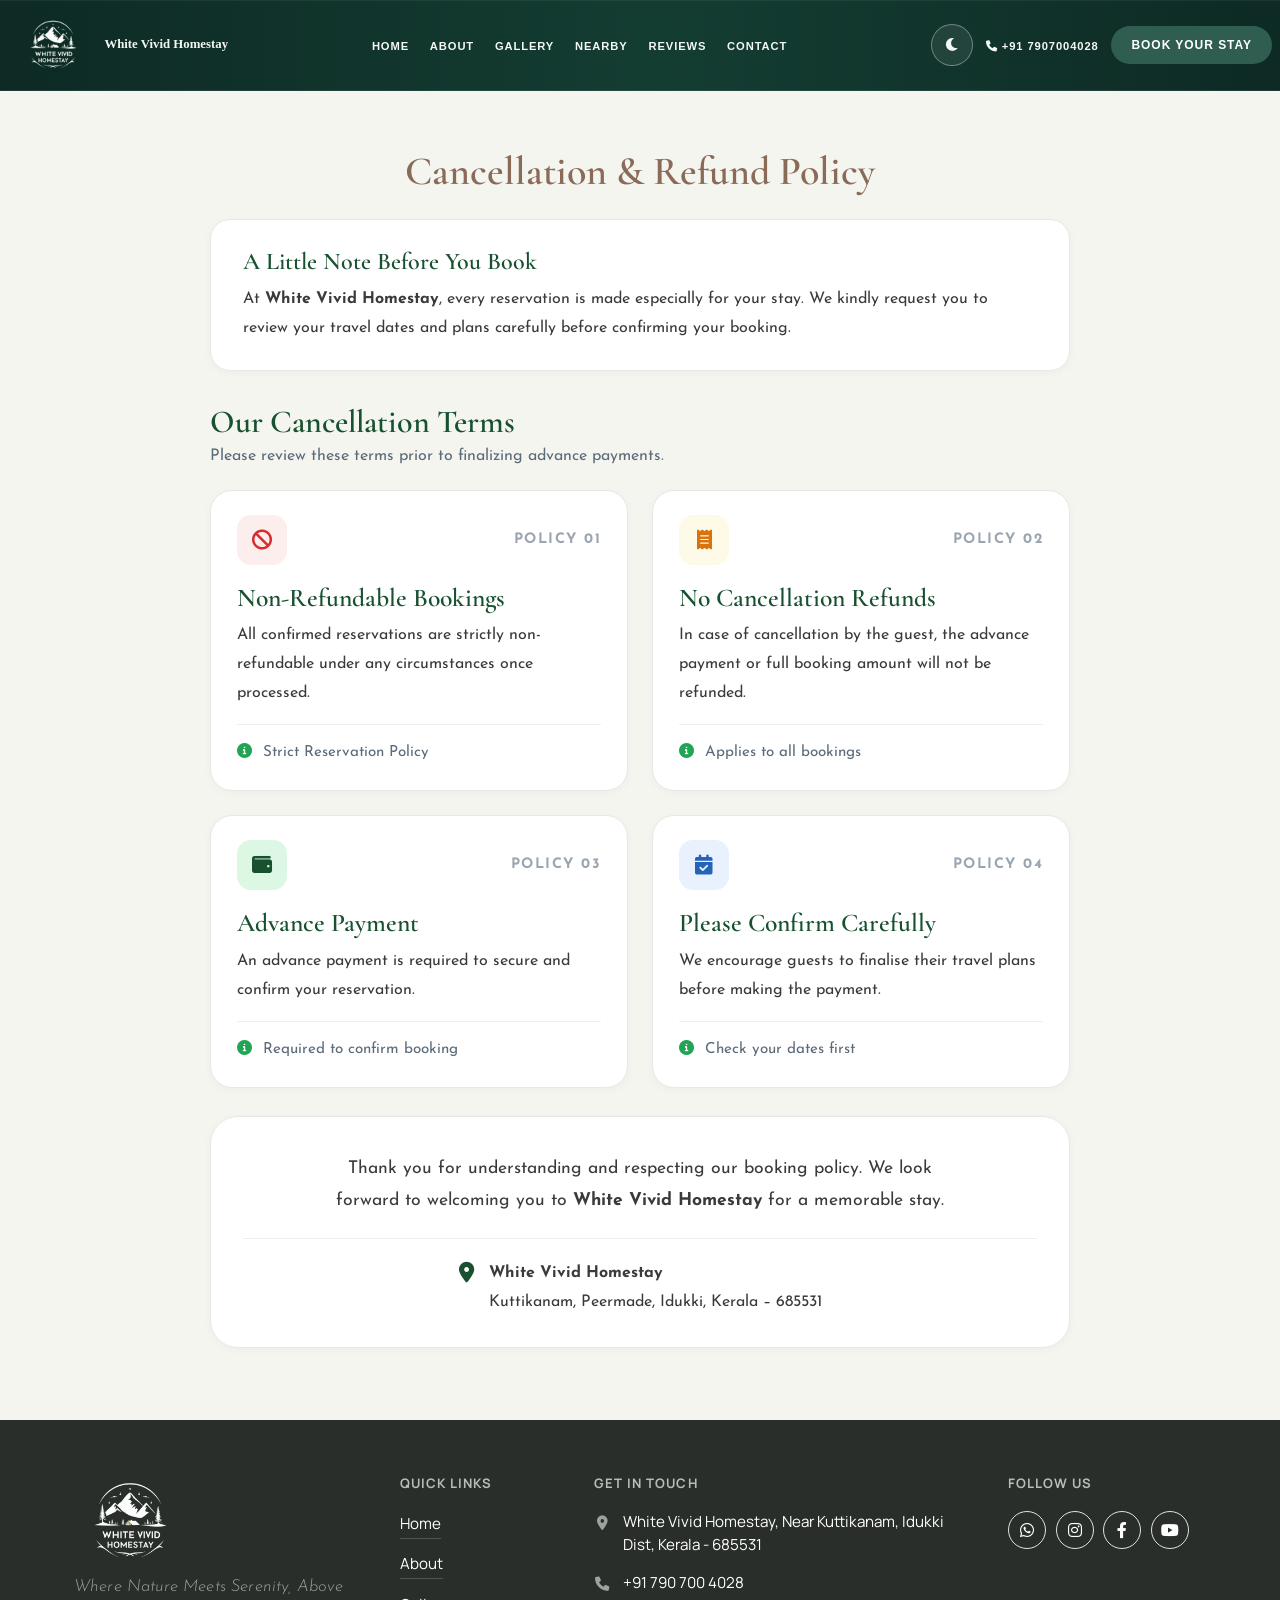
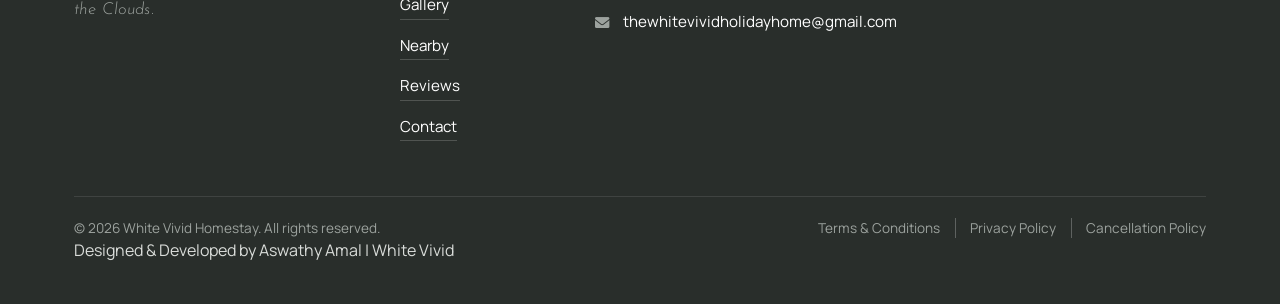
==== cancellation.html @ 5139a5ea "Add files via upload" ====
<!DOCTYPE html>
<html lang="en">
<head>
  <meta charset="UTF-8" />
  <meta name="viewport" content="width=device-width, initial-scale=1.0" />
  <title>Cancellation &amp; Refund Policy - WHITE VIVID HOMESTAY</title>
  <meta name="description" content="Cancellation and refund policy for bookings at White Vivid Homestay, Kuttikanam, Idukki, Kerala." />
  <link rel="preconnect" href="https://fonts.googleapis.com" />
  <link rel="preconnect" href="https://fonts.gstatic.com" crossorigin />
  <link href="https://fonts.googleapis.com/css2?family=Caveat:wght@400;500&family=Cormorant+Garamond:ital,wght@0,400;0,500;0,600;1,400;1,500&family=Josefin+Sans:wght@300;400&display=swap" rel="stylesheet" />
  <link href="https://cdn.jsdelivr.net/npm/bootstrap@5.3.0/dist/css/bootstrap.min.css" rel="stylesheet" />
  <link rel="stylesheet" href="https://cdnjs.cloudflare.com/ajax/libs/font-awesome/6.0.0/css/all.min.css" />
  <link rel="stylesheet" href="static/css/style.css" />
  <style>
    .terms-page {
      background: #f5f5f0;
      padding: 56px 16px 72px;
    }

    .terms-content {
      max-width: 860px;
      margin: 0 auto;
      color: #3a3a3a;
      font-family: 'Josefin Sans', sans-serif;
      line-height: 1.8;
    }

    .terms-content h1 {
      font-family: 'Cormorant Garamond', serif;
      font-weight: 600;
      color: #8a6b58;
      text-align: center;
      margin-bottom: 1.5rem;
    }

    .terms-card {
      background: #fff;
      border: 1px solid #e6e9e6;
      border-radius: 20px;
      padding: 28px 32px;
      margin-bottom: 24px;
      box-shadow: 0 2px 10px rgba(0, 0, 0, 0.03);
    }

    .terms-card-head {
      display: flex;
      align-items: center;
      gap: 16px;
      margin-bottom: 20px;
    }

    .terms-content .terms-card h3 {
      font-family: 'Cormorant Garamond', serif;
      font-weight: 600;
      font-size: 1.5rem;
      margin: 0;
      color: #17512f;
    }

    .terms-card-head i {
      flex: 0 0 auto;
      width: 38px;
      height: 38px;
      border-radius: 8px;
      background: #17512f;
      color: #fff;
      display: flex;
      align-items: center;
      justify-content: center;
    }

    .terms-card p:last-child {
      margin-bottom: 0;
    }

    .terms-note {
      display: flex;
      align-items: flex-start;
      gap: 24px;
    }

    .terms-note h3 {
      margin-bottom: 8px !important;
    }

    .terms-note-icon {
      flex: 0 0 auto;
      width: 52px;
      height: 52px;
      border-radius: 14px;
      background: #dcf8e4;
      color: #17512f;
      font-size: 1.5rem;
      display: flex;
      align-items: center;
      justify-content: center;
    }

    body.dark-theme .terms-note-icon {
      background: #1f1a0c;
      color: #d6b56a;
    }

    body.dark-theme .terms-note strong {
      color: #fff;
    }

    .policy-title {
      font-family: 'Cormorant Garamond', serif;
      font-weight: 600;
      color: #17512f;
      margin: 2rem 0 0;
    }

    .policy-sub {
      color: #5b6b7a;
      margin-bottom: 1.2rem;
    }

    .policy-grid {
      display: grid;
      grid-template-columns: 1fr 1fr;
      gap: 24px;
    }

    .policy-card {
      background: #fff;
      border: 1px solid #e6e9e6;
      border-radius: 22px;
      padding: 24px 26px;
      box-shadow: 0 2px 10px rgba(0, 0, 0, 0.03);
    }

    .policy-top {
      display: flex;
      justify-content: space-between;
      align-items: center;
      margin-bottom: 18px;
    }

    .policy-icon {
      width: 50px;
      height: 50px;
      border-radius: 14px;
      font-size: 1.25rem;
      display: flex;
      align-items: center;
      justify-content: center;
    }

    .policy-icon.red { background: #fdeeee; color: #d92d2d; }
    .policy-icon.amber { background: #fefae8; color: #d9730d; }
    .policy-icon.green { background: #dcf8e4; color: #17512f; }
    .policy-icon.blue { background: #e8f1fd; color: #2563b8; }

    .policy-no {
      color: #9aa5b1;
      font-weight: 700;
      letter-spacing: 0.1em;
      font-size: 0.9rem;
    }

    .policy-card h3 {
      font-family: 'Cormorant Garamond', serif;
      font-weight: 600;
      font-size: 1.6rem;
      color: #17512f;
      margin: 0 0 8px;
    }

    .policy-card p {
      margin: 0 0 16px;
    }

    .policy-foot {
      border-top: 1px solid #edf0ee;
      padding-top: 14px;
      color: #5b6b7a;
      font-size: 0.95rem;
    }

    .policy-foot i {
      color: #22a455;
      margin-right: 6px;
    }

    @media (max-width: 700px) {
      .policy-grid { grid-template-columns: 1fr; }
    }

    body.dark-theme .policy-title,
    body.dark-theme .policy-card h3 {
      color: #d6b56a !important;
    }

    body.dark-theme .policy-sub,
    body.dark-theme .policy-foot {
      color: #bdbdbd;
    }

    body.dark-theme .policy-card {
      background: #0d0d0d;
      border-color: rgba(214, 181, 106, 0.25);
    }

    body.dark-theme .policy-icon {
      background: #1f1a0c;
      color: #d6b56a;
    }

    body.dark-theme .policy-foot {
      border-color: rgba(214, 181, 106, 0.2);
    }

    body.dark-theme .policy-foot i {
      color: #d6b56a;
    }

    .policy-thanks {
      background: #fff;
      border: 1px solid #e6e9e6;
      border-radius: 28px;
      padding: 36px 32px 30px;
      margin-top: 28px;
      text-align: center;
      box-shadow: 0 2px 10px rgba(0, 0, 0, 0.03);
    }

    .policy-thanks-icon {
      width: 60px;
      height: 60px;
      margin: 0 auto 18px;
      border-radius: 50%;
      background: #dcf8e4;
      color: #17512f;
      font-size: 1.5rem;
      display: flex;
      align-items: center;
      justify-content: center;
    }

    .policy-thanks h2 {
      font-family: 'Cormorant Garamond', serif;
      font-weight: 600;
      color: #17512f;
      margin-bottom: 12px;
    }

    .policy-thanks p {
      font-size: 1.1rem;
      margin: 0 auto 22px;
      max-width: 640px;
    }

    .policy-thanks-addr {
      display: flex;
      justify-content: center;
      align-items: flex-start;
      gap: 14px;
      text-align: left;
      border-top: 1px solid #edf0ee;
      padding-top: 20px;
    }

    .policy-thanks-addr i {
      color: #17512f;
      font-size: 1.3rem;
      margin-top: 4px;
    }

    body.dark-theme .policy-thanks {
      background: #0d0d0d;
      border-color: rgba(214, 181, 106, 0.25);
    }

    body.dark-theme .policy-thanks h2,
    body.dark-theme .policy-thanks-addr i {
      color: #d6b56a !important;
    }

    body.dark-theme .policy-thanks-icon {
      background: #1f1a0c;
      color: #d6b56a;
    }

    body.dark-theme .policy-thanks strong {
      color: #fff;
    }

    body.dark-theme .policy-thanks-addr {
      border-color: rgba(214, 181, 106, 0.2);
    }

    .terms-alert {
      display: flex;
      align-items: center;
      gap: 14px;
      padding: 16px 22px;
      margin-bottom: 18px;
      border-radius: 14px;
      border: 1px solid #f7e9a8;
      background: #fefae8;
      color: #7a3a05;
    }

    .terms-alert i {
      color: #d9730d;
      font-size: 1.3rem;
    }

    body.dark-theme .terms-alert {
      background: #1a1608;
      border-color: rgba(214, 181, 106, 0.4);
      color: #d6b56a;
    }

    .terms-list {
      list-style: none;
      margin: 0;
      padding: 0;
    }

    .terms-list li {
      position: relative;
      padding: 6px 0 6px 34px;
    }

    .terms-list li::before {
      content: "\f058";
      font-family: "Font Awesome 6 Free";
      font-weight: 900;
      position: absolute;
      left: 6px;
      top: 6px;
      color: #22a455;
    }

    .terms-thanks {
      text-align: center;
      margin-top: 2rem;
    }

    @media (max-width: 600px) {
      .terms-card { padding: 22px 18px; }
    }

    body.dark-theme .terms-page {
      background: #000 !important;
    }

    body.dark-theme .terms-content {
      color: #e8e8e8;
    }

    body.dark-theme .terms-card {
      background: #0d0d0d;
      border-color: rgba(214, 181, 106, 0.25);
    }

    body.dark-theme .terms-card-head i {
      background: #d6b56a;
      color: #000;
    }

    body.dark-theme .terms-content h1,
    body.dark-theme .terms-content .terms-card h3 {
      color: #d6b56a !important;
    }
  </style>
</head>
<body>

<!-- Top Info Bar -->
<div class="topbar">
  <div class="container-fluid px-2">
    <div class="topbar-inner">
      <div class="topbar-brand-block">
        <a href="index.html" class="topbar-brand">
          <img src="static/images/White_Vivid_logo.png" alt="White Vivid Homestay Logo" />
          <span>White Vivid Homestay</span>
        </a>
      </div>

      <ul class="topbar-nav-menu" id="mainNavLinks">
        <li><a href="index.html">HOME</a></li>
        <li><a href="index.html#About">ABOUT</a></li>
        <li><a href="gallery.html">GALLERY</a></li>
        <li><a href="index.html#destinations">NEARBY</a></li>
        <li><a href="index.html#reviews">REVIEWS</a></li>
        <li><a href="#footer">CONTACT</a></li>
      </ul>

      <div class="topbar-right">
        <button id="themeToggle" class="theme-toggle-btn" type="button" aria-label="Switch to dark mode" title="Switch to dark mode">
          <i class="fas fa-moon" aria-hidden="true"></i>
        </button>
        <div class="dropdown phone-dropdown">
          <button class="topbar-phone dropdown-toggle" type="button" data-bs-toggle="dropdown" aria-expanded="false">
            <i class="fas fa-phone"></i> +91 7907004028
          </button>
          <ul class="dropdown-menu phone-dropdown-menu">
            <li>
              <a class="dropdown-item phone-option" href="tel:+917907004028">
                <i class="fas fa-phone"></i> Call Now
              </a>
            </li>
            <li>
              <a class="dropdown-item phone-option" href="https://wa.me/917907004028" target="_blank" rel="noopener noreferrer">
                <i class="fab fa-whatsapp"></i> WhatsApp
              </a>
            </li>
          </ul>
        </div>
        <a class="btn-book-stay" href="index.html#Contact">BOOK YOUR STAY</a>
      </div>
    </div>
  </div>
</div>

<main class="terms-page">
  <div class="terms-content">
    <h1>Cancellation &amp; Refund Policy</h1>

    <div class="terms-card terms-note">
      <div>
        <h3>A Little Note Before You Book</h3>
        <p>At <strong>White Vivid Homestay</strong>, every reservation is made especially for your stay. We kindly request you to review your travel dates and plans carefully before confirming your booking.</p>
      </div>
    </div>

    <h2 class="policy-title">Our Cancellation Terms</h2>
    <p class="policy-sub">Please review these terms prior to finalizing advance payments.</p>

    <div class="policy-grid">
      <div class="policy-card">
        <div class="policy-top">
          <span class="policy-icon red"><i class="fa-solid fa-ban" aria-hidden="true"></i></span>
          <span class="policy-no">POLICY 01</span>
        </div>
        <h3>Non-Refundable Bookings</h3>
        <p>All confirmed reservations are strictly non-refundable under any circumstances once processed.</p>
        <div class="policy-foot"><i class="fa-solid fa-circle-info" aria-hidden="true"></i> Strict Reservation Policy</div>
      </div>

      <div class="policy-card">
        <div class="policy-top">
          <span class="policy-icon amber"><i class="fa-solid fa-receipt" aria-hidden="true"></i></span>
          <span class="policy-no">POLICY 02</span>
        </div>
        <h3>No Cancellation Refunds</h3>
        <p>In case of cancellation by the guest, the advance payment or full booking amount will not be refunded.</p>
        <div class="policy-foot"><i class="fa-solid fa-circle-info" aria-hidden="true"></i> Applies to all bookings</div>
      </div>

      <div class="policy-card">
        <div class="policy-top">
          <span class="policy-icon green"><i class="fa-solid fa-wallet" aria-hidden="true"></i></span>
          <span class="policy-no">POLICY 03</span>
        </div>
        <h3>Advance Payment</h3>
        <p>An advance payment is required to secure and confirm your reservation.</p>
        <div class="policy-foot"><i class="fa-solid fa-circle-info" aria-hidden="true"></i> Required to confirm booking</div>
      </div>

      <div class="policy-card">
        <div class="policy-top">
          <span class="policy-icon blue"><i class="fa-solid fa-calendar-check" aria-hidden="true"></i></span>
          <span class="policy-no">POLICY 04</span>
        </div>
        <h3>Please Confirm Carefully</h3>
        <p>We encourage guests to finalise their travel plans before making the payment.</p>
        <div class="policy-foot"><i class="fa-solid fa-circle-info" aria-hidden="true"></i> Check your dates first</div>
      </div>
    </div>

    <div class="policy-thanks">
      <p>Thank you for understanding and respecting our booking policy. We look forward to welcoming you to <strong>White Vivid Homestay</strong> for a memorable stay.</p>
      <div class="policy-thanks-addr">
        <i class="fa-solid fa-location-dot" aria-hidden="true"></i>
        <div>
          <strong>White Vivid Homestay</strong><br>
          Kuttikanam, Peermade, Idukki, Kerala &ndash; 685531
        </div>
      </div>
    </div>
  </div>
</main>

<!-- Footer -->
<footer id="footer" class="wvf">
  <div class="wvf-inner">
    <div class="wvf-grid">
      <div class="wvf-brand">
        <img src="static/images/White_Vivid_logo.png" alt="White Vivid Homestay logo" class="wvf-logo">
        <p>Where Nature Meets Serenity, Above the Clouds.</p>
      </div>

      <div class="wvf-col">
        <h5>QUICK LINKS</h5>
        <ul class="wvf-links">
          <li><a href="index.html">Home</a></li>
          <li><a href="index.html#About">About</a></li>
          <li><a href="gallery.html">Gallery</a></li>
          <li><a href="index.html#destinations">Nearby</a></li>
          <li><a href="index.html#reviews">Reviews</a></li>
          <li><a href="index.html#Contact">Contact</a></li>
        </ul>
      </div>

      <div class="wvf-col">
        <h5>GET IN TOUCH</h5>
        <ul class="wvf-contact">
          <li><i class="fa-solid fa-location-dot" aria-hidden="true"></i><span>White Vivid Homestay, Near Kuttikanam, Idukki Dist, Kerala - 685531</span></li>
          <li><i class="fa-solid fa-phone" aria-hidden="true"></i><a href="tel:+917907004028">+91 790 700 4028</a></li>
          <li><i class="fa-solid fa-envelope" aria-hidden="true"></i><a href="mailto:thewhitevividholidayhome@gmail.com">thewhitevividholidayhome@gmail.com</a></li>
        </ul>
      </div>

      <div class="wvf-col">
        <h5>FOLLOW US</h5>
        <div class="wvf-social" aria-label="Homestay social links">
          <a href="https://wa.me/917907004028" target="_blank" rel="noopener noreferrer" aria-label="WhatsApp"><i class="fab fa-whatsapp" aria-hidden="true"></i></a>
          <a href="https://www.instagram.com/white_vivid_homestay?igsh=MTU0aG5vbnpjcHVyNA==" target="_blank" rel="noopener noreferrer" aria-label="Instagram"><i class="fab fa-instagram" aria-hidden="true"></i></a>
          <a href="https://www.facebook.com/thewhitevividholidayhome" target="_blank" rel="noopener noreferrer" aria-label="Facebook"><i class="fab fa-facebook-f" aria-hidden="true"></i></a>
          <a href="https://www.youtube.com/@thewhitevividholidayhome" target="_blank" rel="noopener noreferrer" aria-label="YouTube"><i class="fab fa-youtube" aria-hidden="true"></i></a>
        </div>
      </div>
    </div>

    <div class="wvf-bottom">
      <span>© 2026 White Vivid Homestay. All rights reserved.</span>
      <div class="wvf-legal">
        <a href="terms.html">Terms &amp; Conditions</a>
        <a href="privacy.html">Privacy Policy</a>
        <a href="cancellation.html">Cancellation Policy</a>
      </div>
    </div>
    <p class="wvf-credit">Designed &amp; Developed by Aswathy Amal | White Vivid</p>
  </div>
</footer>

<script src="https://cdn.jsdelivr.net/npm/bootstrap@5.3.0/dist/js/bootstrap.bundle.min.js"></script>
<script>
  (function () {
    const themeToggle = document.getElementById('themeToggle');
    const themeToggleIcon = themeToggle ? themeToggle.querySelector('i') : null;
    const themeStorageKey = 'whiteVividTheme';
    const topbar = document.querySelector('.topbar');

    function applyTheme(theme) {
      const isDark = theme === 'dark';
      document.body.classList.toggle('dark-theme', isDark);
      if (themeToggle && themeToggleIcon) {
        themeToggleIcon.classList.toggle('fa-moon', !isDark);
        themeToggleIcon.classList.toggle('fa-sun', isDark);
        const label = isDark ? 'Switch to light mode' : 'Switch to dark mode';
        themeToggle.setAttribute('aria-label', label);
        themeToggle.setAttribute('title', label);
      }
    }

    applyTheme(localStorage.getItem(themeStorageKey) === 'dark' ? 'dark' : 'light');

    if (themeToggle) {
      themeToggle.addEventListener('click', function () {
        const next = document.body.classList.contains('dark-theme') ? 'light' : 'dark';
        applyTheme(next);
        localStorage.setItem(themeStorageKey, next);
      });
    }

    const handleHeaderState = function () {
      topbar.classList.toggle('scrolled', window.scrollY > 20);
    };
    handleHeaderState();
    window.addEventListener('scroll', handleHeaderState, { passive: true });
  })();
</script>
</body>
</html>
---- static/css/style.css ----
@import url('https://fonts.googleapis.com/css2?family=Manrope:wght@300;400;500;600;700&display=swap');
@import url('https://fonts.googleapis.com/css2?family=Playfair+Display:wght@400;500;600;700&display=swap');
@import url('https://fonts.googleapis.com/css2?family=Cormorant+Garamond:wght@400;500;600;700&display=swap');
@import url('https://fonts.googleapis.com/css2?family=Josefin+Sans:wght@300;400;500;600;700&display=swap');

/* General Reset */
* {
  margin: 0;
  padding: 0;
  box-sizing: border-box;
}

:root {
  --forest-900: #133d2c;
  --forest-800: #1a5c3a;
  --forest-700: #2f5d50;
  --forest-600: #3f7563;
  --forest-050: #f3f7f4;
  --forest-100: #e8f0eb;
  --text-dark: #18372b;
  --text-muted: #4f6a5e;
  --text-light: #edf5f0;
}

/* Body background color fallback */
html {
  scroll-behavior: smooth;
  scroll-padding-top: 110px;
}

body {
  background-color: var(--forest-050);
  font-family: 'Segoe UI', Tahoma, Geneva, Verdana, sans-serif;
  padding-top: 0;
  overflow-x: hidden;
  transition: background-color 0.35s ease, color 0.35s ease;
}

img,
video,
svg {
  max-width: 100%;
  display: block;
}

a,
button {
  -webkit-tap-highlight-color: transparent;
}

/* Fade-up reveal on scroll */
.scroll-fade-up {
  opacity: 0;
  transform: translateY(26px);
  transition: opacity 0.7s ease, transform 0.7s ease;
}

.scroll-fade-up.in-view {
  opacity: 1;
  transform: translateY(0);
}

.about-section .about-kicker {
  opacity: 0;
  transform: translateY(32px);
  transition: opacity 1.2s ease, transform 1.2s ease;
  transition-delay: 0.08s;
}

.about-section .about-title {
  opacity: 0;
  transform: translateY(36px);
  transition: opacity 1.3s ease, transform 1.3s ease;
  transition-delay: 0.32s;
}

.about-section .about-feature-image,
.about-section .about-inline-tagline {
  opacity: 0;
  transform: translateY(40px);
  transition: opacity 1.4s ease, transform 1.4s ease;
  transition-delay: 0.62s;
}

.about-section .about-text-wrap {
  opacity: 0;
  transform: translateY(46px);
  transition: opacity 1.5s ease, transform 1.5s ease;
  transition-delay: 0.9s;
}

.about-section.in-view .about-kicker,
.about-section.in-view .about-title,
.about-section.in-view .about-feature-image,
.about-section.in-view .about-inline-tagline,
.about-section.in-view .about-text-wrap {
  opacity: 1;
  transform: translateY(0);
}

.about-section .about-text {
  opacity: 0;
  transform: translateY(24px);
  transition: opacity 1.2s ease, transform 1.2s ease;
}

.about-section.in-view .about-text {
  opacity: 1;
  transform: translateY(0);
}

.about-section .about-text-step-1 { transition-delay: 1.15s; }
.about-section .about-text-step-2 { transition-delay: 1.35s; }
.about-section .about-text-step-3 { transition-delay: 1.55s; }
.about-section .about-text-step-4 { transition-delay: 1.75s; }

@media (prefers-reduced-motion: reduce) {
  .scroll-fade-up,
  .scroll-fade-up.in-view {
    opacity: 1;
    transform: none;
    transition: none;
  }

}

/* ── Top Info Bar ── */
.topbar {
  position: sticky;
  top: 0;
  width: 100%;
  z-index: 1040;
  background: linear-gradient(90deg, #0d2a24 0%, #143d32 52%, #0d2a24 100%);
  border-bottom: 1px solid rgba(255,255,255,0.08);
  padding: 0;
  box-shadow: inset 0 1px 0 rgba(255,255,255,0.06);
  transition: background 0.25s ease, box-shadow 0.25s ease;
}

.topbar.scrolled {
  background: #F8F5EE;
  border-bottom-color: rgba(15, 47, 33, 0.12);
  box-shadow: 0 1px 0 rgba(15, 47, 33, 0.08);
}

.topbar-inner {
  display: grid;
  grid-template-columns: auto 1fr auto;
  align-items: center;
  gap: 0.4rem;
  min-height: 64px;
}

.topbar-brand-block {
  display: flex;
  align-items: center;
  justify-content: flex-start;
}

.topbar-left {
  display: none;
}

.topbar-nav-menu {
  list-style: none;
  margin: 0;
  padding: 0;
  display: flex;
  align-items: center;
  justify-content: center;
  gap: 0.6rem 1.3rem;
  flex-wrap: wrap;
}

.topbar-nav-menu li a {
  color: #f4f8f4;
  text-decoration: none;
  font-size: 0.7rem;
  font-weight: 700;
  letter-spacing: 0.08em;
  text-transform: uppercase;
  line-height: 1.1;
  transition: color 0.2s ease;
}

.topbar.scrolled .topbar-nav-menu li a {
  color: #0f2f21;
}

.topbar-nav-menu li a:hover {
  color: #ffffff;
}

.topbar.scrolled .topbar-nav-menu li a:hover {
  color: #163f2d;
}

.topbar-item {
  display: flex;
  align-items: center;
  gap: 6px;
  font-size: 0.82rem;
  color: var(--text-muted);
}

.topbar-item a,
.topbar-item a:hover {
  color: var(--text-dark);
  text-decoration: none;
}

.topbar-item i {
  color: var(--forest-700);
  font-size: 0.9rem;
}

.topbar-center {
  display: flex;
  justify-content: center;
}

.topbar-brand {
  display: flex;
  flex-direction: row;
  align-items: center;
  gap: 0.4rem;
  text-decoration: none;
  line-height: 1;
}

.topbar-brand img {
  width: 90px;
  height: 90px;
  object-fit: contain;
  background-color: transparent;
  border-radius: 50%;
  padding: 0;
  margin: 0;
  transition: opacity 0.25s ease, width 0.25s ease, height 0.25s ease;
}

.topbar-brand span {
  font-family: Pacifico, cursive;
  font-size: 0.8rem;
  line-height: 1.05;
  color: #f4f8f4;
  font-weight: 600;
  text-align: left;
  white-space: nowrap;
  transition: color 0.25s ease;
}

.topbar.scrolled .topbar-brand img {
  opacity: 0;
  width: 0;
  height: 0;
  pointer-events: none;
}

.topbar.scrolled .topbar-brand span {
  color: #0f2f21;
}

.topbar-right {
  display: flex;
  align-items: center;
  justify-content: flex-end;
  gap: 0.8rem;
}

.theme-toggle-btn {
  width: 42px;
  height: 42px;
  border: 1px solid rgba(255, 255, 255, 0.35);
  background: rgba(255, 255, 255, 0.08);
  color: #f4f8f4;
  border-radius: 50%;
  display: inline-flex;
  align-items: center;
  justify-content: center;
  cursor: pointer;
  transition: all 0.25s ease;
}

.theme-toggle-btn:hover {
  background: rgba(255, 255, 255, 0.2);
  transform: translateY(-1px);
}

.theme-toggle-btn i {
  font-size: 0.92rem;
}

.topbar.scrolled .theme-toggle-btn {
  border-color: rgba(15, 47, 33, 0.25);
  background: rgba(15, 47, 33, 0.06);
  color: #0f2f21;
}

.topbar.scrolled .theme-toggle-btn:hover {
  background: rgba(15, 47, 33, 0.12);
}

.topbar-phone {
  font-size: 0.7rem;
  font-weight: 700;
  letter-spacing: 0.08em;
  color: #f4f8f4;
  white-space: nowrap;
  text-decoration: none;
  background: none;
  border: none;
  padding: 0;
  cursor: pointer;
}

.topbar.scrolled .topbar-phone {
  color: #0f2f21;
}

.topbar-phone:hover,
.topbar-phone:focus {
  color: #ffffff;
  text-decoration: none;
  box-shadow: none;
  outline: none;
}

.topbar.scrolled .topbar-phone:hover,
.topbar.scrolled .topbar-phone:focus {
  color: #163f2d;
}

.topbar-phone.dropdown-toggle::after {
  display: none;
}

.phone-dropdown-menu {
  min-width: 160px;
  border: none;
  border-radius: 12px;
  box-shadow: 0 8px 24px rgba(0,0,0,0.14);
  padding: 6px 0;
  margin-top: 6px !important;
}

.phone-option {
  font-size: 0.88rem;
  font-weight: 600;
  color: var(--forest-700);
  padding: 10px 18px;
  display: flex;
  align-items: center;
  gap: 8px;
}

.phone-option i.fa-whatsapp {
  color: #25D366;
  font-size: 1.1rem;
}

.phone-option i.fa-phone {
  color: var(--forest-700);
}

.phone-option:hover {
  background: var(--forest-050);
  color: var(--forest-900);
}

.btn-book-stay {
  display: inline-flex;
  align-items: center;
  justify-content: center;
  background: var(--forest-700);
  color: #fff;
  font-size: 0.75rem;
  font-weight: 700;
  letter-spacing: 0.08em;
  padding: 10px 20px;
  border: none;
  border-radius: 999px;
  text-decoration: none;
  white-space: nowrap;
  transition: background 0.25s;
}

.topbar.scrolled .btn-book-stay {
  background: rgba(15, 47, 33, 0.08);
  color: #0f2f21;
  border: 1px solid rgba(15, 47, 33, 0.18);
}

.btn-book-stay:hover {
  background: var(--forest-800);
  color: #fff;
}

.topbar.scrolled .btn-book-stay:hover {
  background: rgba(15, 47, 33, 0.12);
  color: #0f2f21;
}

/* ── Main Dark Navbar ── */
.main-navbar {
  position: fixed;
  top: 78px;
  width: 100%;
  z-index: 1035;
  background: var(--forest-900);
  transition: background-color 0.3s ease;
  padding: 0;
}

.main-navbar.scrolled {
  background: transparent;
}

.main-navbar .container {
  display: flex;
  justify-content: center;
  align-items: center;
  position: relative;
}

.main-nav-links {
  list-style: none;
  margin: 0;
  padding: 0;
  display: flex;
  gap: 0;
}

.main-nav-links li a {
  display: block;
  padding: 20px;
  color: var(--text-light);
  font-size: 0.86rem;
  font-weight: 600;
  letter-spacing: 0.1em;
  text-align: center;
  text-decoration: none;
  transition: color 0.2s, background 0.2s;
}

.main-nav-links li a:hover {
  color: #ffffff;
  background: rgba(255,255,255,0.06);
}

.navbar-toggler-custom {
  display: none;
  background: none;
  border: none;
  color: var(--forest-700);
  font-size: 1.4rem;
  padding: 12px 16px;
  cursor: pointer;
}

@media (max-width: 768px) {
  .topbar-left { display: none; }
  .topbar-brand span { font-size: 0.9rem; }
  .topbar-phone { font-size: 0.7rem; }
  .btn-book-stay { font-size: 0.68rem; padding: 8px 12px; }
  body { padding-top: 110px; }
  .main-navbar { top: 62px; }

  .navbar-toggler-custom { display: block; }

  .main-nav-links {
    display: none;
    flex-direction: column;
    width: 100%;
    background: var(--forest-800);
  }

  .main-nav-links.open { display: flex; }

  .main-nav-links li a {
    padding: 18px;
    border-top: 1px solid rgba(255,255,255,0.07);
    font-size: 0.82rem;
  }
}

/* Hero Swiper */
.hero-swiper,
.hero-slide {
  height: calc(100vh - 130px);
}

.hero-swiper {
  position: relative;
  overflow: hidden;
}

.hero-slide {
  position: relative;
  overflow: hidden;
}

.hero-slide img {
  width: 100%;
  height: 100%;
  object-fit: cover;
  object-position: center center;
  transform: scale(1.03) translateY(10px);
  transition: transform 7s ease, filter 1.4s ease;
  transition-delay: 0.2s;
  filter: brightness(0.92);
}

.hero-swiper .swiper-slide-active img {
  transform: scale(1.14) translateY(-6px);
  filter: brightness(1);
}

.hero-swiper .swiper-slide-active.hero-slide-two img {
  transition-delay: 1s;
}

/* Hero overlay */
.hero-overlay {
  position: absolute;
  inset: 0;
  background: linear-gradient(to bottom, rgba(20, 18, 15, 0.25), rgba(20, 18, 15, 0.52));
  z-index: 1;
  opacity: 0.92;
  transition: opacity 1.2s ease;
}

.hero-swiper .swiper-slide-active .hero-overlay {
  opacity: 1;
}

/* Hero caption */
.hero-caption {
  position: absolute;
  inset: 0;
  display: flex;
  flex-direction: column;
  align-items: center;
  justify-content: center;
  text-align: center;
  z-index: 2;
  padding: 0 1rem;
}

.hero-sub,
.hero-heading,
.btn-explore {
  opacity: 0;
  will-change: transform, opacity;
}

.hero-sub {
  transform: none;
  transition: opacity 1s ease;
}

.hero-heading {
  transform: none;
}

.hero-heading span {
  display: block;
  opacity: 0;
  transform: translateY(38px);
  transition: opacity 0.95s ease, transform 0.95s ease;
}

.hero-heading span:first-child {
  transition-delay: 0.45s;
}

.hero-heading span:last-child {
  transition-delay: 0.65s;
}

.btn-explore {
  transform: translateY(24px);
  transition: opacity 1s ease, transform 1s ease, background 0.25s;
}

.hero-swiper .swiper-slide-active .hero-sub {
  opacity: 1;
  transition-delay: 0.35s;
}

.hero-swiper .swiper-slide-active .hero-heading {
  opacity: 1;
}

.hero-swiper .swiper-slide-active .hero-heading span {
  opacity: 1;
  transform: translateY(0);
}

.hero-swiper .swiper-slide-active .btn-explore {
  opacity: 1;
  transform: translateY(0);
  transition-delay: 0.9s;
}

.hero-sub {
  margin: 0 0 0.6rem;
  font-size: 0.78rem;
  font-weight: 700;
  letter-spacing: 0.22em;
  color: var(--forest-100);
  text-transform: uppercase;
}

.hero-heading {
  margin: 0 0 1.6rem;
  font-family: Georgia, 'Times New Roman', serif;
  font-size: clamp(2.6rem, 7vw, 5.5rem);
  font-weight: 400;
  line-height: 1.08;
  letter-spacing: 0.01em;
  color: #fff;
  text-shadow: 0 2px 12px rgba(0,0,0,0.35);
}

.btn-explore {
  display: inline-block;
  padding: 14px 36px;
  background: var(--forest-700);
  color: #fff;
  font-size: 0.8rem;
  font-weight: 700;
  letter-spacing: 0.1em;
  text-decoration: none;
  transition: background 0.25s;
}

.btn-explore:hover {
  background: var(--forest-800);
  color: #fff;
}

/* Left dot indicators */
.hero-dots {
  position: absolute;
  left: 20px !important;
  top: 50% !important;
  right: auto !important;
  bottom: auto !important;
  transform: translateY(-50%) !important;
  z-index: 10;
  display: flex;
  flex-direction: column;
  gap: 10px;
}

.hero-dot {
  display: block;
  width: 11px;
  height: 11px;
  border-radius: 50%;
  border: 2px solid rgba(255,255,255,0.7);
  background: transparent;
  padding: 0;
  cursor: pointer;
  transition: background 0.2s, border-color 0.2s, transform 0.2s;
}

.hero-dot.active {
  background: #fff;
  border-color: #fff;
  transform: scale(1.12);
}

/* Responsive tweaks */
@media (max-width: 768px) {
  .hero-swiper,
  .hero-slide {
    height: calc(100vh - 110px);
  }

  .hero-heading {
    font-size: clamp(2rem, 10vw, 3.5rem);
  }

  .hero-sub {
    font-size: 0.68rem;
    letter-spacing: 0.16em;
  }

  .btn-explore {
    padding: 12px 24px;
    font-size: 0.72rem;
  }

  .hero-dots {
    left: 20px !important;
    top: 50% !important;
    right: auto !important;
    bottom: auto !important;
    transform: translateY(-50%) !important;
  }
}


/* Flip card gallery */
.flip-card {
  perspective: 1000px;
  height: 260px; /* fixed height to allow flip layout */
  cursor: pointer;
  transition: transform 0.35s ease;
  border-radius: 16px;
}

/* Gallery label card (first 2 images) */
.gallery-label-card {
  position: relative;
  width: 100%;
  height: 300px;
  border-radius: 16px;
  overflow: hidden;
  cursor: pointer;
  box-shadow: 0 10px 28px rgba(10, 31, 22, 0.14);
}

.gallery-label-card img {
  width: 100%;
  height: 100%;
  object-fit: cover;
  display: block;
  transition: transform 0.5s ease;
}

.gallery-label-card:hover img {
  transform: scale(1.06);
}

.gallery-label-overlay {
  position: absolute;
  bottom: 0;
  left: 0;
  right: 0;
  background: linear-gradient(to top, rgba(10, 31, 22, 0.85) 0%, transparent 100%);
  padding: 2.5rem 1.5rem 1.2rem;
  display: flex;
  align-items: flex-end;
  justify-content: center;
}

.gallery-label-name {
  font-family: Georgia, 'Times New Roman', serif;
  font-style: italic;
  font-size: 1.45rem;
  font-weight: 500;
  color: #fff;
  margin: 0;
  letter-spacing: 0.04em;
  text-shadow: 0 2px 8px rgba(0,0,0,0.4);
  text-align: center;
}

.gallery-featured .flip-card {
  height: 340px;
}

.flip-card-inner {
  position: relative;
  width: 100%;
  height: 100%;
  text-align: center;
  transition: transform 0.75s cubic-bezier(0.22, 0.61, 0.36, 1);
  transform-style: preserve-3d;
}

.flip-card:hover,
.flip-card.flip {
  transform: scale(1.03);
}

.flip-card:hover .flip-card-inner,
.flip-card.flip .flip-card-inner {
  transform: rotateY(180deg) scale(1.01);
}

.flip-card-front,
.flip-card-back {
  position: absolute;
  width: 100%;
  height: 100%;
  backface-visibility: hidden;
  border-radius: 16px;
  border: 1.5px solid rgba(26, 92, 58, 0.24);
  box-shadow: 0 10px 24px rgba(10, 31, 22, 0.12);
  overflow: hidden;
}

.flip-card-front img {
  width: 100%;
  height: 100%;
  object-fit: cover;
  object-position: center;
  background: #efe8e0;
  transition: transform 0.75s ease;
}

.flip-card-back {
  background: rgba(1, 50, 32, 0.85);
  color: white;
  display: flex;
  align-items: center;
  justify-content: center;
  transform: rotateY(180deg);
  padding: 1rem;
  border-color: rgba(232, 240, 235, 0.28);
}

.flip-card-back.image-back {
  background: transparent;
  padding: 0;
}

.flip-card-back.image-back img {
  width: 100%;
  height: 100%;
  object-fit: cover;
  object-position: center;
  display: block;
  transition: transform 0.75s ease;
}

.flip-card:hover .flip-card-front img,
.flip-card.flip .flip-card-front img,
.flip-card:hover .flip-card-back.image-back img,
.flip-card.flip .flip-card-back.image-back img {
  transform: scale(1.06);
}

.flip-card-back h5 {
  margin-bottom: 0.5rem;
}

@media (max-width: 768px) {
  .gallery-featured .flip-card {
    height: 260px;
  }
}

.why-white-vivid {
  position: relative;
  background: var(--forest-050);
}

.why-white-vivid::before {
  content: none;
}

.why-white-vivid .container {
  position: relative;
  z-index: 1;
}

.featured-facilities-head {
  margin-bottom: 3.2rem;
  background: #000;
  border-radius: 10px;
  padding: 1.1rem 1rem;
}

.featured-facilities-title {
  margin: 0;
  font-family: 'Cormorant Garamond', serif;
  font-style: italic;
  font-size: 2.2rem;
  font-weight: 500;
  letter-spacing: 0.5px;
  color: #ffffff;
  text-shadow: none;
}

.featured-facilities-subtitle {
  margin: 1rem 0 0;
  font-family: Georgia, 'Times New Roman', serif;
  font-size: clamp(0.9rem, 1.7vw, 1.3rem);
  font-style: italic;
  letter-spacing: 0.02em;
  font-weight: 500;
  color: #d9d9d9;
}

.why-icon {
  font-size: 2.8rem;
  color: var(--forest-800);
  margin-bottom: 1rem;
}

.why-title {
  color: var(--forest-900);
  font-weight: 700;
  font-size: 1.35rem;
  margin: 0;
}

.why-flip-card {
  perspective: 1000px;
  aspect-ratio: 1 / 1;
  max-width: 205px;
  margin: 0 auto;
  cursor: pointer;
}

.why-flip-inner {
  position: relative;
  width: 100%;
  height: 100%;
  transition: transform 0.8s cubic-bezier(0.25, 0.8, 0.25, 1);
  transform-style: preserve-3d;
}

.why-flip-card:hover .why-flip-inner,
.why-flip-card.flip .why-flip-inner {
  transform: rotate3d(1, 1, 0, 180deg) scale(1.01);
}

.why-front,
.why-back {
  position: absolute;
  inset: 0;
  backface-visibility: hidden;
  border-radius: 0;
  display: flex;
  flex-direction: column;
  align-items: center;
  justify-content: center;
  text-align: center;
  padding: 1.35rem;
  box-shadow: none;
}

.why-front {
  background: transparent;
  backdrop-filter: none;
  box-shadow: none;
}

.why-back {
  background: transparent;
  color: var(--forest-900);
  transform: rotate3d(1, 1, 0, 180deg);
}

.why-back .why-icon,
.why-back .why-title {
  color: var(--forest-900);
}

.why-back .why-icon {
  margin-bottom: 0.6rem;
}

.why-back .why-title {
  margin-bottom: 0.45rem;
}

.why-back p {
  margin: 0;
  font-size: 0.95rem;
  line-height: 1.45;
}

@media (max-width: 991px) {
  .why-icon {
    font-size: 2rem;
  }

  .why-title {
    font-size: 1rem;
  }

  .why-flip-card {
    max-width: 170px;
  }
}

.comforts-section {
  padding: 4.4rem 0 4rem;
  overflow: hidden;
  background: #f7f6ee;
  color: #263d2d;
}

.comforts-container {
  max-width: 1460px;
  padding-right: clamp(1.1rem, 4vw, 4rem);
  padding-left: clamp(1.1rem, 4vw, 4rem);
  margin-right: auto;
  margin-left: auto;
}

.comforts-layout {
  display: grid;
  grid-template-columns: minmax(220px, 0.9fr) minmax(0, 1.7fr);
  align-items: start;
  gap: clamp(1.5rem, 4vw, 4rem);
}

.comforts-intro {
  padding-top: 0.2rem;
}

.comforts-kicker {
  display: flex;
  align-items: center;
  gap: 0.65rem;
  margin-bottom: 0.9rem;
  color: #526c58;
  font-family: 'Josefin Sans', sans-serif;
  font-size: 0.68rem;
  letter-spacing: 0.2em;
  line-height: 1.4;
  text-transform: uppercase;
}

.comforts-kicker span:first-child,
.comforts-kicker span:last-child {
  width: 18px;
  height: 1px;
  flex: 0 0 auto;
  background: #84917b;
}

.comforts-intro h2 {
  margin: 0 0 0.85rem;
  color: #1f432d;
  font-family: 'Cormorant Garamond', Georgia, serif;
  font-size: clamp(2.3rem, 3.7vw, 3.5rem);
  font-weight: 600;
  line-height: 0.98;
}

.comforts-intro > p {
  max-width: 310px;
  margin: 0;
  color: #4e554b;
  font-family: Georgia, 'Times New Roman', serif;
  font-size: 0.98rem;
  line-height: 1.42;
}

.comforts-photo {
  width: min(100%, 235px);
  aspect-ratio: 1;
  margin: 1.35rem 0 0 0.15rem;
  border-radius: 50%;
  object-fit: cover;
  object-position: center;
}

.comforts-grid {
  display: grid;
  grid-template-columns: repeat(3, minmax(0, 1fr));
  align-items: center;
  gap: 1.8rem 1rem;
  padding-top: 0.3rem;
}

.comfort-item {
  position: relative;
  min-width: 0;
  min-height: 155px;
  perspective: 900px;
  text-align: center;
  cursor: pointer;
}

.comfort-item:focus-visible {
  outline: 2px solid #315440;
  outline-offset: 5px;
  border-radius: 8px;
}

.comfort-flip-inner {
  position: absolute;
  inset: 0;
  transform-style: preserve-3d;
  transition: transform 0.65s cubic-bezier(0.25, 0.8, 0.25, 1);
}

.comfort-item:hover .comfort-flip-inner,
.comfort-item.flip .comfort-flip-inner {
  transform: rotateY(180deg);
}

.comfort-face {
  position: absolute;
  inset: 0;
  display: flex;
  flex-direction: column;
  align-items: center;
  justify-content: center;
  padding: 0.65rem;
  backface-visibility: hidden;
  -webkit-backface-visibility: hidden;
}

.comfort-back {
  transform: rotateY(180deg);
}

.comfort-icon {
  display: inline-flex;
  width: 58px;
  height: 58px;
  align-items: center;
  justify-content: center;
  margin-bottom: 0.55rem;
  border-radius: 50%;
  background: #e7eadc;
  color: #244b35;
}

.comfort-icon i {
  font-size: 1.65rem;
}

.comfort-item h3 {
  margin: 0;
  color: #234632;
  font-family: 'Cormorant Garamond', Georgia, serif;
  font-size: clamp(1.05rem, 1.45vw, 1.35rem);
  font-weight: 600;
  line-height: 1.1;
}

.comfort-item p {
  max-width: 180px;
  margin: 0 auto;
  color: #55584f;
  font-family: Georgia, 'Times New Roman', serif;
  font-size: 0.88rem;
  line-height: 1.35;
}

@media (prefers-reduced-motion: reduce) {
  .comfort-flip-inner {
    transition: none;
  }
}

.comforts-signoff {
  align-self: center;
  justify-self: center;
  padding: 0.2rem 0 0;
  color: #315440;
  text-align: center;
  transform: rotate(-7deg);
}

.comforts-signoff p {
  margin: 0;
  font-family: 'Segoe Script', 'Brush Script MT', cursive;
  font-size: clamp(1.2rem, 2vw, 1.8rem);
  font-style: italic;
  line-height: 1.25;
}

.comforts-signoff svg {
  width: min(100%, 165px);
  margin: 0 auto;
  fill: none;
  stroke: currentColor;
  stroke-linecap: round;
  stroke-linejoin: round;
  stroke-width: 1.5;
}

@media (max-width: 767.98px) {
  .comforts-section {
    padding: 3.4rem 0;
  }

  .comforts-layout {
    grid-template-columns: minmax(185px, 0.95fr) minmax(0, 1.5fr);
    gap: 1.2rem;
  }

  .comforts-kicker {
    gap: 0.35rem;
    font-size: 0.57rem;
    letter-spacing: 0.14em;
  }

  .comforts-kicker span:first-child,
  .comforts-kicker span:last-child {
    width: 12px;
  }

  .comforts-intro h2 {
    font-size: clamp(2rem, 5.2vw, 2.65rem);
  }

  .comforts-intro > p {
    font-size: 0.88rem;
  }

  .comforts-photo {
    width: min(100%, 200px);
  }

  .comforts-grid {
    gap: 1.4rem 0.55rem;
  }

  .comfort-icon {
    width: 48px;
    height: 48px;
  }

  .comfort-icon i {
    font-size: 1.35rem;
  }

  .comfort-item h3 {
    font-size: 1.05rem;
  }

  .comfort-back p {
    font-size: 0.76rem;
  }
}

@media (max-width: 575.98px) {
  .comforts-layout {
    grid-template-columns: 1fr;
    gap: 2rem;
  }

  .comforts-intro {
    display: grid;
    grid-template-columns: minmax(0, 1fr) 140px;
    align-items: center;
    column-gap: 1rem;
  }

  .comforts-kicker,
  .comforts-intro h2,
  .comforts-intro > p {
    grid-column: 1;
  }

  .comforts-intro h2 {
    font-size: clamp(2.25rem, 10vw, 3rem);
  }

  .comforts-intro > p {
    font-size: 0.9rem;
  }

  .comforts-photo {
    grid-column: 2;
    grid-row: 1 / span 3;
    width: 140px;
    margin: 0;
  }

  .comforts-grid {
    grid-template-columns: repeat(2, minmax(0, 1fr));
    gap: 1.6rem 0.8rem;
  }

  .comfort-item h3 {
    font-size: 1.2rem;
  }

  .comfort-back p {
    font-size: 0.84rem;
  }

  .comforts-signoff {
    grid-column: 1 / -1;
    margin-top: 0.2rem;
  }
}

/* Destinations Nearby Section */
.dest-heading-row {
  display: grid;
  grid-template-columns: minmax(0, 1fr) 220px;
  align-items: start;
  gap: 1.5rem;
  margin-bottom: 2rem;
}

.dest-heading {
  display: flex;
  align-items: center;
  justify-content: flex-start;
  gap: clamp(0.4rem, 1.8vw, 1rem);
  width: fit-content;
  max-width: 100%;
  margin-bottom: 0;
  color: var(--forest-800);
  font-family: 'Josefin Sans', 'Segoe UI', sans-serif;
  font-size: 0.72rem;
  font-weight: 400;
  letter-spacing: 0.16em;
  text-align: left;
  line-height: 1.5;
}

.dest-heading-rule {
  flex: 0 0 34px;
  height: 1px;
  background: rgba(53, 45, 39, 0.7);
}

.dest-heading-label {
  flex: 0 1 auto;
  white-space: normal;
}

.dest-heading-label > span {
  letter-spacing: 0;
}

.dest-explore-more {
  position: relative;
  display: block;
  width: 220px;
  height: 100px;
  margin-top: -0.5rem;
  justify-self: end;
  color: var(--forest-800);
  text-decoration: none;
}

.dest-explore-more span {
  position: absolute;
  top: -6px;
  left: 44%;
  z-index: 1;
  font-family: 'Caveat', cursive;
  font-size: 2rem;
  font-weight: 400;
  line-height: 0.85;
  text-align: center;
}

.dest-explore-more svg {
  position: absolute;
  right: 0;
  bottom: 0;
  width: 100%;
  height: 76px;
  overflow: visible;
}

.dest-explore-more:hover {
  color: var(--forest-600);
}

.dest-explore-more:focus-visible {
  outline: 2px solid currentColor;
  outline-offset: 4px;
}

@media (max-width: 480px) {
  .dest-heading {
    gap: 0.45rem;
    font-size: 0.62rem;
    letter-spacing: 0.1em;
  }
}

@media (max-width: 900px) {
  .dest-heading-row {
    grid-template-columns: minmax(0, 1fr) 180px;
    align-items: start;
    gap: 0.5rem 1rem;
  }

  .dest-explore-more {
    grid-column: 2;
    grid-row: 1;
    width: 170px;
    height: 78px;
    margin: -0.25rem 0 0;
  }

  .dest-explore-more span {
    font-size: 1.65rem;
  }

  .dest-explore-more svg {
    height: 60px;
  }
}

@media (max-width: 560px) {
  .dest-heading-row {
    grid-template-columns: minmax(0, 1fr);
  }

  .dest-explore-more {
    grid-column: 1;
    grid-row: 2;
    justify-self: end;
  }
}

#About,
#villa,
.about-section {
  scroll-margin-top: 110px;
}

.about-section {
  background: #F8F5EE;
  padding: 4rem 0 2rem;
}

#Gallery {
  background: var(--forest-050) !important;
}

.about-layout {
  display: grid;
  grid-template-columns: 1.15fr 1fr;
  align-items: start;
  gap: 2.5rem;
  min-height: 330px;
}

.about-intro {
  display: flex;
  flex-direction: column;
  align-items: flex-start;
  justify-content: flex-start;
  margin-top: 1rem;
  margin-left: 0;
}

.about-kicker {
  margin: 0 0 1.2rem;
  display: flex;
  flex-direction: column;
  align-items: flex-start;
  gap: 0.45rem;
  overflow: visible;
  width: auto;
  min-width: max-content;
}

.about-kicker-text {
  color: var(--forest-800);
  font-size: 0.72rem;
  letter-spacing: 0.12em;
  line-height: 1;
  white-space: nowrap;
  font-family: 'Cormorant Garamond', serif;
  font-weight: 600;
  text-transform: uppercase;
}

.about-title {
  margin: 2.5rem 0 0;
  font-family: 'Cormorant Garamond', Georgia, serif;
  font-size: clamp(3.4rem, 5vw, 7rem);
  font-style: normal;
  font-weight: 500;
  line-height: 0.9;
  letter-spacing: -0.04em;
  color: var(--forest-800);
  text-align: left;
  overflow: hidden;
}

.about-title span {
  display: block;
  white-space: normal;
  opacity: 1;
  transform: none;
  transition: none;
  will-change: auto;
}

.about-title span:nth-child(2) {
  transition-delay: 0;
}

.about-section.in-view .about-title span {
  opacity: 1;
  transform: none;
}

.about-title-line2 {
  margin-left: 0;
}

.about-text-wrap {
  max-width: 650px;
  margin-top: 1.5rem;
}

.about-text {
  margin-bottom: 1.2rem;
  color: var(--text-dark);
  font-family: 'Josefin Sans', 'Segoe UI', sans-serif;
  font-size: clamp(1rem, 1.3vw, 1.5rem);
  font-style: normal;
  font-weight: 300;
  line-height: 1.35;
  letter-spacing: 0.01em;
  text-align: left;
  hyphens: auto;
  opacity: 1;
  transform: none;
  transition: none;
}

.about-text-step-1 {
  margin-left: 0;
  max-width: 100%;
}

.about-text-step-2 {
  margin-left: 0;
  max-width: 100%;
}

.about-text-step-3 {
  margin-left: 0;
  max-width: 100%;
}

.about-text-step-4 {
  margin-left: 0;
  max-width: 100%;
}

.about-text:last-child {
  margin-bottom: 0;
}

@media (max-width: 991px) {
  .about-layout {
    grid-template-columns: 1fr;
    gap: 1.5rem;
    min-height: auto;
    align-items: start;
  }

  .about-intro {
    margin-top: 0;
    margin-left: 0;
    width: 100%;
  }

  .about-kicker {
    text-align: left;
    width: auto;
    min-width: max-content;
  }

  .about-title {
    margin-left: 0;
    font-size: clamp(2.5rem, 12vw, 4.2rem);
  }

  .about-text-wrap {
    max-width: 100%;
    margin-top: 0;
    width: 100%;
  }

  .about-text-step-1,
  .about-text-step-2,
  .about-text-step-3,
  .about-text-step-4 {
    margin-left: 0;
    max-width: 100%;
  }
}

@media (max-width: 575px) {
  .about-section {
    padding: 3rem 0 1.5rem;
  }

  .about-kicker-text {
    font-size: 0.58rem;
    letter-spacing: 0.08em;
    white-space: normal;
  }

  .about-title {
    margin-top: 1.5rem;
    font-size: clamp(2.1rem, 11vw, 3rem);
    line-height: 0.95;
  }

  .about-feature-image {
    width: 100%;
    max-width: 100%;
    margin-left: 0;
    margin-top: 1.25rem;
  }

  .about-inline-tagline {
    font-size: 0.65rem !important;
    letter-spacing: 0.12em !important;
    margin-bottom: 0.75rem !important;
  }

  .about-text {
    font-size: clamp(0.95rem, 4vw, 1.2rem);
    line-height: 1.5;
  }
}

#About h2,
#Gallery h2,
#destinations h2 {
  color: var(--forest-800);
}

#Gallery h2 {
  font-family: 'Cormorant Garamond', serif;
  font-style: italic;
  font-size: clamp(2.7rem, 4vw, 4rem);
  font-weight: 500;
  letter-spacing: 0.02em;
  color: var(--forest-800);
  text-shadow: none;
  text-align: center;
  margin-top: 2rem;
  margin-bottom: 2rem;
}

.home-intro-section {
  background: #f3efe9;
  padding: 1.8rem 0 0;
  color: #211b1a;
}

.home-intro-wrap {
  display: grid;
  grid-template-columns: 1.7fr 1fr;
  gap: 2rem;
  align-items: end;
  padding: 1.5rem 0 2.5rem;
}

.home-intro-kicker {
  display: flex;
  align-items: center;
  gap: 1rem;
  margin-bottom: 2.2rem;
  font-size: 0.75rem;
  letter-spacing: 0.26em;
  text-transform: uppercase;
  color: rgba(29, 43, 35, 0.75);
}

.home-intro-line {
  display: inline-block;
  width: 34px;
  height: 1px;
  background: rgba(33, 48, 40, 0.7);
}

.home-intro-divider {
  font-size: 0.78rem;
  letter-spacing: 0.12em;
  line-height: 1;
}

.home-intro-copy {
  padding-left: 0.8rem;
}

.home-intro-title {
  margin: 0;
  color: #1c1b1b;
  font-family: 'Cormorant Garamond', 'Times New Roman', serif;
  font-weight: 500;
  line-height: 0.9;
  letter-spacing: -0.06em;
}

.home-intro-title-one {
  font-size: clamp(2.2rem, 4vw, 4.5rem);
}

.home-intro-title-two {
  font-size: clamp(2.4rem, 4.5vw, 5rem);
  font-style: italic;
  color: #8a6b58;
}

.home-intro-title-three {
  font-size: clamp(2.4rem, 4.5vw, 5rem);
  font-style: italic;
  color: #8a6b58;
}

#villa .scroll-fade-up {
  transition: opacity 0.65s ease, transform 0.65s ease;
}

#villa .home-intro-kicker { transition-delay: 0s; }
#villa .home-intro-title-one { transition-delay: 0.35s; }
#villa .home-intro-title-two { transition-delay: 0.7s; }
#villa .home-intro-title-three { transition-delay: 1.05s; }
#villa .home-intro-details p { transition-delay: 1.4s; }
#villa .home-intro-btn { transition-delay: 1.75s; }

@media (prefers-reduced-motion: reduce) {
  #villa .scroll-fade-up {
    transition: none;
    transition-delay: 0s;
  }
}

.home-intro-details {
  display: flex;
  flex-direction: column;
  align-items: flex-start;
  justify-content: flex-end;
  padding-bottom: 1.8rem;
}

.home-intro-details p {
  max-width: 430px;
  margin: 0 0 2rem;
  color: rgba(29, 43, 35, 0.75);
  font-family: 'Josefin Sans', 'Segoe UI', sans-serif;
  font-size: clamp(1rem, 1.3vw, 1.5rem);
  font-style: italic;
  font-weight: 300;
  line-height: 1.35;
  letter-spacing: 0.01em;
}

.home-intro-btn {
  display: inline-flex;
  align-items: center;
  gap: 0.65rem;
  border: 1px solid rgba(33, 27, 26, 0.8);
  background: rgba(255, 255, 255, 0.18);
  color: #201d1d;
  font-size: 0.82rem;
  font-weight: 700;
  letter-spacing: 0.24em;
  text-transform: uppercase;
  text-decoration: none;
  padding: 1.1rem 2.3rem;
  cursor: pointer;
  transition: background 0.2s ease, transform 0.2s ease;
}

.home-intro-btn i {
  letter-spacing: 0;
}

.home-intro-btn:hover {
  background: #71604c;
  border-color: #71604c;
  color: #fff;
  transform: translateY(-1px);
}

@media (max-width: 767.98px) {
  .home-intro-wrap {
    grid-template-columns: minmax(0, 1fr);
    gap: 1.75rem;
    align-items: start;
  }

  .home-intro-copy {
    padding-left: 0;
  }

  .home-intro-details {
    padding-bottom: 0;
  }

  .home-intro-details p {
    max-width: 38rem;
    font-size: 1.05rem;
  }

  .home-intro-btn {
    padding: 0.9rem 1.25rem;
    font-size: 0.72rem;
    letter-spacing: 0.14em;
  }
}

.home-intro-banner {
  background: #16261c;
  border-radius: 26px;
  padding: 0.85rem;
  color: #f5f0eb;
  margin: 1.5rem 3rem 2rem;
  box-shadow: 0 22px 45px rgba(15, 30, 22, 0.28);
}

.home-intro-banner-inner {
  display: flex;
  align-items: center;
  justify-content: space-between;
  flex-wrap: wrap;
  gap: 2rem;
  border: 1px solid rgba(201, 169, 92, 0.35);
  border-radius: 18px;
  padding: 1.8rem 2.2rem;
  background: transparent;
}

.banner-branding {
  display: flex;
  align-items: center;
  gap: 1.1rem;
  min-width: 280px;
}

.banner-branding-text {
  display: flex;
  flex-direction: column;
  gap: 0.55rem;
}

.banner-kicker {
  margin: 0;
  color: #c9a95c;
  font-family: 'Segoe UI', Tahoma, Geneva, Verdana, sans-serif;
  font-size: 0.62rem;
  font-weight: 500;
  letter-spacing: 0.32em;
  text-transform: uppercase;
  line-height: 1.75;
}

.banner-icon {
  position: relative;
  width: 52px;
  height: 52px;
  flex-shrink: 0;
  display: inline-block;
  border: 1px solid rgba(201, 169, 92, 0.6);
  border-radius: 14px;
  background: rgba(201, 169, 92, 0.08);
}

.banner-icon .roof {
  position: absolute;
  left: 14px;
  right: 14px;
  top: 13px;
  height: 10px;
  background: #d6b56a;
  clip-path: polygon(50% 0%, 100% 100%, 0% 100%);
}

.banner-icon .house {
  position: absolute;
  left: 18px;
  right: 18px;
  bottom: 13px;
  height: 13px;
  background: #d6b56a;
  border: none;
}

.signature-banner {
  margin: 0 0 3.2rem;
}

.banner-branding h3,
.banner-branding h2 {
  margin: 0;
  font-family: 'Cormorant Garamond', 'Times New Roman', serif;
  font-size: clamp(1.9rem, 2.4vw, 2.7rem);
  font-weight: 500;
  line-height: 1.02;
  color: #f3ede2;
}

.banner-branding h3 em,
.banner-branding h2 em {
  font-style: italic;
  font-weight: 400;
}

.home-intro-banner-inner p {
  margin: 0;
  flex: 1;
  max-width: 440px;
  font-size: 1rem;
  line-height: 1.65;
  color: rgba(243, 237, 226, 0.85);
}

.gallery-transparent-pricing {
  display: grid;
  grid-template-columns: 1fr 1fr;
  align-items: center;
  gap: 2.5rem;
  background: #f5f5f0;
  padding: 1.2rem 0 2.5rem;
  margin: 0 0 1.8rem;
}

.gallery-pricing-copy-left {
  display: flex;
  flex-direction: column;
  justify-content: flex-end;
}

.gallery-pricing-kicker {
  display: flex;
  align-items: center;
  gap: 1rem;
  margin-bottom: 1.4rem;
  color: rgba(53, 45, 39, 0.8);
  font-family: 'Segoe UI', Tahoma, Geneva, Verdana, sans-serif;
  font-size: 0.7rem;
  font-weight: 400;
  letter-spacing: 0.2em;
  text-transform: uppercase;
}

.gallery-pricing-line {
  display: inline-block;
  width: 34px;
  height: 1px;
  background: rgba(53, 45, 39, 0.7);
}

.gallery-pricing-copy-left h3 {
  margin: 0;
  color: #1b201d;
  font-family: 'Cormorant Garamond', Georgia, serif;
  line-height: 0.85;
  letter-spacing: -0.05em;
}

.gallery-pricing-phrase {
  display: block;
  font-size: clamp(3.3rem, 4.4vw, 5.7rem);
  font-style: normal;
  font-weight: 500;
}

.gallery-pricing-italic {
  display: block;
  font-size: clamp(3.5rem, 4.8vw, 6rem);
  font-style: italic;
  font-weight: 400;
}

.gallery-pricing-copy-right {
  display: flex;
  flex-direction: column;
  justify-content: center;
  background: #ffffff;
  border: 1px solid rgba(53, 45, 39, 0.08);
  border-radius: 22px;
  padding: 2.3rem 2.5rem 1.7rem;
  box-shadow: 0 18px 38px rgba(53, 45, 39, 0.07);
}

.gallery-pricing-copy-right p {
  margin: 0;
  max-width: 640px;
  color: rgba(31, 32, 29, 0.85);
  font-family: 'Cormorant Garamond', Georgia, serif;
  font-size: clamp(1.2rem, 1.4vw, 1.5rem);
  font-style: italic;
  font-weight: 400;
  line-height: 1.5;
  letter-spacing: 0;
}

.gallery-pricing-copy-right p span {
  font-style: italic;
}

.gallery-pricing-card-footer {
  display: flex;
  align-items: center;
  justify-content: space-between;
  gap: 1rem;
  margin-top: 1.9rem;
  padding-top: 1.05rem;
  border-top: 1px solid rgba(53, 45, 39, 0.12);
  font-family: 'Segoe UI', Tahoma, Geneva, Verdana, sans-serif;
  font-size: 0.68rem;
  letter-spacing: 0.22em;
  text-transform: uppercase;
  color: rgba(53, 45, 39, 0.55);
}

.gallery-pricing-location {
  color: #c9a95c;
}

@media (max-width: 767.98px) {
  .gallery-transparent-pricing {
    grid-template-columns: minmax(0, 1fr);
    gap: 1.5rem;
    padding: 1.2rem 1rem 1.5rem;
  }

  .gallery-pricing-phrase,
  .gallery-pricing-italic {
    font-size: 2.7rem;
  }

  .gallery-pricing-copy-right {
    padding: 1.4rem 1.2rem 1.2rem;
    border-radius: 12px;
  }

  .gallery-pricing-card-footer {
    flex-wrap: wrap;
    font-size: 0.62rem;
    letter-spacing: 0.12em;
  }
}

.experiences-intro {
  padding: 3rem 0 1rem;
  background: #f8f7f3;
}

.experiences-kicker {
  display: flex;
  align-items: center;
  gap: 1.4rem;
  margin-bottom: 0;
  color: #806f5d;
  font-size: 0.75rem;
  font-weight: 400;
  letter-spacing: 0.28em;
}

.experiences-kicker-line {
  width: 34px;
  height: 1px;
  background: #b7a991;
}

.experiences-title {
  margin: 0;
  color: #222321;
  font-family: 'Cormorant Garamond', Georgia, serif;
  font-size: clamp(3.4rem, 5.4vw, 6rem);
  font-weight: 400;
  line-height: 0.98;
}

.experiences-title span,
.experiences-title em {
  display: block;
}

.experiences-title em {
  color: #71604c;
  font-weight: 400;
}

.banner-cta {
  text-decoration: none;
  color: #d6b56a;
  border: 1px solid rgba(214, 181, 106, 0.7);
  border-radius: 10px;
  background: transparent;
  padding: 1rem 1.6rem;
  font-size: 0.72rem;
  font-weight: 600;
  letter-spacing: 0.2em;
  text-transform: uppercase;
  white-space: nowrap;
  transition: background 0.2s ease, color 0.2s ease;
}

.banner-cta:hover {
  background: rgba(214, 181, 106, 0.14);
  color: #e9cf8e;
}

/* Beyond the Walls - light editorial banner */
.beyond-banner {
  background: transparent;
  border-radius: 0;
  box-shadow: none;
  padding: 0;
  margin: 0 0 1rem;
  color: #3c3e38;
}

.beyond-kicker-row {
  display: flex;
  align-items: center;
  gap: 1.1rem;
  margin-bottom: 2.4rem;
}

.beyond-kicker {
  display: inline-flex;
  align-items: center;
  gap: 1rem;
  color: rgba(53, 45, 39, 0.8);
  font-family: 'Segoe UI', Tahoma, Geneva, Verdana, sans-serif;
  font-size: 0.7rem;
  font-weight: 400;
  letter-spacing: 0.2em;
  text-transform: uppercase;
  white-space: nowrap;
}

.beyond-kicker-line {
  display: inline-block;
  width: 34px;
  height: 1px;
  background: rgba(53, 45, 39, 0.7);
  flex-shrink: 0;
}

.beyond-content {
  display: grid;
  grid-template-columns: 1.1fr 1fr;
  gap: 3rem;
  align-items: center;
  padding-bottom: 2.6rem;
  border-bottom: 1px solid rgba(60, 62, 56, 0.15);
}

.beyond-title-row {
  display: flex;
  align-items: center;
  gap: 1.3rem;
  margin-bottom: 1.5rem;
}

.beyond-icon {
  width: 64px;
  height: 64px;
  border-radius: 16px;
  background: #1e3727;
  border: 1px solid rgba(214, 181, 106, 0.55);
  display: flex;
  align-items: center;
  justify-content: center;
  flex-shrink: 0;
  box-shadow: 0 10px 22px rgba(22, 38, 28, 0.18);
}

.beyond-icon svg {
  width: 32px;
  height: 32px;
}

.beyond-left h3 {
  margin: 0;
  font-family: 'Cormorant Garamond', 'Times New Roman', serif;
  font-size: clamp(2.6rem, 4.2vw, 4rem);
  font-weight: 500;
  line-height: 1.04;
  color: #1e3727;
}

.beyond-left h3 em {
  font-style: italic;
  font-weight: 400;
}

.beyond-quote {
  margin: 0;
  font-family: 'Cormorant Garamond', 'Times New Roman', serif;
  font-style: italic;
  font-size: 1.15rem;
  line-height: 1.6;
  color: #5c5e55;
  max-width: 470px;
}

.beyond-right .beyond-copy {
  margin: 0 0 1.7rem;
  font-family: 'Josefin Sans', 'Segoe UI', sans-serif;
  font-size: clamp(1rem, 1.3vw, 1.5rem);
  font-weight: 300;
  line-height: 1.35;
  letter-spacing: 0.01em;
  color: #55574f;
  max-width: 470px;
}

.beyond-cta {
  display: inline-block;
  text-decoration: none;
  background: #16261c;
  color: #d6b56a;
  border-radius: 10px;
  padding: 1.05rem 1.9rem;
  font-size: 0.72rem;
  font-weight: 600;
  letter-spacing: 0.22em;
  text-transform: uppercase;
  white-space: nowrap;
  box-shadow: 0 14px 28px rgba(22, 38, 28, 0.22);
  transition: background 0.2s ease, color 0.2s ease, transform 0.2s ease;
}

.beyond-cta:hover {
  background: #1f3a2a;
  color: #e9cf8e;
  transform: translateY(-1px);
}

@media (max-width: 767.98px) {
  .beyond-content {
    grid-template-columns: 1fr;
    gap: 1.8rem;
  }
}

body.dark-theme .beyond-banner {
  color: #e8e4da;
}

body.dark-theme .beyond-left h3 {
  color: #e9e4d8;
}

body.dark-theme .beyond-quote,
body.dark-theme .beyond-right .beyond-copy {
  color: rgba(233, 228, 216, 0.72);
}

body.dark-theme .beyond-kicker {
  color: rgba(233, 228, 216, 0.8);
}

body.dark-theme .beyond-kicker-line {
  background: rgba(233, 228, 216, 0.7);
}

body.dark-theme .beyond-content {
  border-bottom-color: rgba(233, 228, 216, 0.16);
}

.location-section {
  background: #f3efe9;
  padding: 4.5rem 0 3rem;
}

.location-title {
  margin: 0 0 1.2rem;
  color: #222321;
  font-family: 'Cormorant Garamond', Georgia, serif;
  font-size: clamp(2.4rem, 4vw, 3.6rem);
  font-weight: 500;
  letter-spacing: 0.04em;
}

.location-text {
  max-width: 640px;
  margin: 0 auto 2.5rem;
  color: #4a443c;
  font-family: 'Cormorant Garamond', Georgia, serif;
  font-size: 1.15rem;
  line-height: 1.5;
}

.location-map {
  width: 100%;
  height: 520px;
  border-radius: 4px;
  z-index: 0;
}

.location-actions {
  margin-top: 1.5rem;
}

.location-cta {
  display: inline-block;
  color: #1c1a1a;
  border-color: #806f5d;
}

.location-cta:hover {
  color: #1c1a1a;
  background: rgba(128, 111, 93, 0.12);
}

.map-pin-wrap {
  background: none;
  border: 0;
}

.map-pin {
  display: flex;
  align-items: center;
  justify-content: center;
  width: 32px;
  height: 32px;
  margin: 0 4px;
  border-radius: 50% 50% 50% 0;
  transform: rotate(-45deg);
  border: 2px solid #fff;
  box-shadow: 0 3px 8px rgba(0, 0, 0, 0.35);
}

.map-pin > span {
  transform: rotate(45deg);
  color: #fff;
  font-size: 0.7rem;
  font-weight: 700;
  line-height: 1;
}

.map-pin-home {
  width: 48px;
  height: 48px;
  margin: 0;
  background: #0b0b0b;
  border: 3px solid #dfbd7d;
  box-shadow: 0 4px 12px rgba(0, 0, 0, 0.55);
}

.map-pin-home > span {
  font-size: 0.85rem;
}

.leaflet-tooltip.map-home-label {
  padding: 0.4rem 0.8rem;
  background: #0b0b0b;
  border: 1px solid #dfbd7d;
  border-radius: 4px;
  color: #fff;
  font-size: 0.85rem;
  font-weight: 700;
  letter-spacing: 0.04em;
  box-shadow: 0 3px 10px rgba(0, 0, 0, 0.4);
}

.leaflet-tooltip-top.map-home-label::before {
  border-top-color: #0b0b0b;
}

.map-pin-place {
  margin: 12px 8px 0;
  background: #1a5c3a;
}

@media (max-width: 575px) {
  .location-map {
    height: 380px;
  }
}

body.dark-theme .location-section {
  background: #121513;
}

body.dark-theme .location-title,
body.dark-theme .location-text {
  color: #f1eadf;
}

body.dark-theme .location-cta {
  color: #f5f0eb;
  border-color: rgba(203, 170, 118, 0.8);
}

.inside-section {
  background: #f3efe9;
  padding: 4rem 0 2rem;
}

.inside-header {
  display: flex;
  align-items: center;
  gap: 1.2rem;
  margin-bottom: 2rem;
}

.inside-line {
  display: inline-block;
  width: 34px;
  height: 1px;
  background: rgba(33, 48, 40, 0.6);
}

.inside-header h2 {
  margin: 0;
  color: rgba(29, 43, 35, 0.8);
  font-family: 'Segoe UI', Tahoma, Geneva, Verdana, sans-serif;
  font-size: 0.8rem;
  font-weight: 500;
  letter-spacing: 0.25em;
  text-transform: uppercase;
}

.inside-grid {
  display: grid;
  grid-template-columns: repeat(3, minmax(0, 1fr));
  gap: 1.5rem;
}

.inside-grid-secondary {
  margin-top: 1.5rem;
}

.inside-card {
  background: rgba(255,255,255,0.25);
  border: 1px solid rgba(38, 56, 47, 0.12);
  overflow: hidden;
  box-shadow: 0 8px 24px rgba(16, 37, 29, 0.03);
}

.inside-section .inside-header { transition-delay: 0s; }
.inside-section .inside-card:nth-child(1) { transition-delay: 0.25s; }
.inside-section .inside-card:nth-child(2) { transition-delay: 0.65s; }
.inside-section .inside-card:nth-child(3) { transition-delay: 1.05s; }

.inside-card img {
  width: 100%;
  height: 250px;
  object-fit: cover;
  display: block;
}

.inside-card-body {
  padding: 0.9rem 0.9rem 0.9rem;
}

.room-number {
  color: #6c6f69;
  font-size: 0.68rem;
  letter-spacing: 0.18em;
  text-transform: uppercase;
  margin-bottom: 0.5rem;
  font-weight: 600;
}

.inside-card h3 {
  margin: 0 0 0.8rem;
  font-family: 'Segoe UI', Tahoma, Geneva, Verdana, sans-serif;
  color: #2d342f;
  font-size: clamp(1.55rem, 2vw, 2.2rem);
  line-height: 1.05;
  font-weight: 400;
  letter-spacing: -0.03em;
}

.room-tags {
  display: flex;
  flex-wrap: wrap;
  gap: 0.4rem;
}

.room-tags span {
  display: inline-block;
  padding: 0.38rem 0.62rem;
  border: 1px solid rgba(29, 45, 38, 0.22);
  background: rgba(255,255,255,0.18);
  color: rgba(43, 54, 48, 0.8);
  font-size: 0.54rem;
  letter-spacing: 0.08em;
  text-transform: uppercase;
  white-space: nowrap;
  line-height: 1.3;
}

.secondary-tags {
  margin-top: 0.7rem;
}

#About .about-title {
  color: var(--forest-800);
}

#About p,
#About li,
#Gallery p,
#Gallery li,
#Gallery h5,
.why-back p {
  color: var(--text-dark);
}

@media (max-width: 991px) {
  .inside-grid {
    grid-template-columns: 1fr;
  }

  .inside-card img {
    height: 220px;
  }
}

#About strong,
#Gallery strong {
  color: var(--forest-800);
}

.dest-card {
  text-align: center;
  cursor: pointer;
}

.dest-card img {
  width: 100%;
  height: 280px;
  object-fit: cover;
  border-radius: 20px;
  display: block;
  transition: transform 0.3s ease, box-shadow 0.3s ease;
}

.dest-card:hover img {
  transform: scale(1.03);
  box-shadow: 0 8px 24px rgba(0,0,0,0.18);
}

.dest-name {
  margin-top: 12px;
  margin-bottom: 0;
  color: var(--forest-800);
  font-weight: 700;
  font-size: 1.05rem;
  text-align: center;
}

.dest-desc {
  margin-top: 6px;
  margin-bottom: 0;
  color: var(--text-dark);
  font-size: 0.85rem;
  line-height: 1.4;
  text-align: center;
}

.dest-meta {
  display: flex;
  justify-content: center;
  gap: 1.25rem;
  margin-top: 12px;
  color: var(--text-dark);
  font-size: 0.88rem;
}

.dest-meta a {
  display: inline-flex;
  align-items: center;
  gap: 7px;
  color: inherit;
  text-decoration: none;
  white-space: nowrap;
}

.dest-meta span {
  font-size: 0.78rem;
}

.dest-meta i {
  color: var(--forest-800);
  font-size: 1rem;
}

.dest-meta a:hover,
.dest-meta a:focus-visible {
  color: var(--forest-800);
  text-decoration: underline;
  text-underline-offset: 3px;
}

.mySwiper .swiper-button-next,
.mySwiper .swiper-button-prev {
  color: var(--forest-800);
  background: rgba(255,255,255,0.85);
  width: 40px;
  height: 40px;
  border-radius: 50%;
  box-shadow: 0 2px 8px rgba(0,0,0,0.15);
}

.mySwiper .swiper-button-next::after,
.mySwiper .swiper-button-prev::after {
  font-size: 1rem;
  font-weight: 900;
}

.testimonials-section {
  background: #f3efe9;
  position: relative;
  overflow: hidden;
  padding: 0 0 2rem;
}

.testimonials-header {
  max-width: 1600px;
  margin: 0 auto;
  padding: 2.4rem 2.5rem 1.8rem;
  display: flex;
  align-items: flex-start;
  justify-content: space-between;
  gap: 2rem;
  background: #f3efe9;
}

.testimonials-title-wrap {
  display: flex;
  align-items: center;
  justify-content: flex-start;
  gap: 0.8rem;
  flex: 0 0 auto;
}

.testimonials-heading-rule {
  flex: 0 0 34px;
  height: 1px;
  background: rgba(53, 45, 39, 0.7);
}

.testimonials-subheading-block {
  display: flex;
  flex: 1;
  flex-direction: column;
  align-items: center;
  text-align: center;
  gap: 0.2rem;
}

.testimonials-heading {
  margin: 0;
  color: rgba(29, 43, 35, 0.75);
  font-family: 'Josefin Sans', 'Segoe UI', sans-serif;
  font-weight: 400;
  font-size: 0.72rem;
  line-height: 1.5;
  letter-spacing: 0.16em;
  text-transform: uppercase;
  text-align: left;
}

.testimonials-subheading {
  color: #0f1a15;
  font-family: 'Cormorant Garamond', Georgia, serif;
  font-size: clamp(2.1rem, 2.8vw, 3.2rem);
  font-weight: 500;
  line-height: 1.1;
  font-style: italic;
}

.testimonials-subheading-small {
  color: rgba(15, 26, 21, 0.75);
  font-family: 'Cormorant Garamond', Georgia, serif;
  font-size: clamp(1.1rem, 1.5vw, 1.7rem);
  font-style: italic;
  line-height: 1.2;
}

.reviews-score {
  display: flex;
  flex-direction: column;
  align-items: flex-end;
  justify-content: center;
  min-width: 220px;
  margin-top: 0.25rem;
}

.reviews-score-main {
  color: #d8b06d;
  font-family: 'Cormorant Garamond', Georgia, serif;
  font-size: clamp(4rem, 5vw, 7.5rem);
  line-height: 0.8;
  font-weight: 600;
  letter-spacing: -0.06em;
}

.reviews-score-stars {
  color: #d8b06d;
  font-size: 1.4rem;
  letter-spacing: 0.28rem;
  margin-top: 0.2rem;
}

.reviews-score-label {
  color: #0f1a15;
  font-family: 'Manrope', sans-serif;
  font-size: 0.72rem;
  letter-spacing: 0.2rem;
  text-transform: uppercase;
  font-weight: 600;
  margin-top: 0.7rem;
  text-align: center;
}

.testimonialSwiper {
  max-width: 1600px;
  margin: 0 auto;
  padding: 0 7rem 1.5rem;
}

.testimonialSwiper .swiper-wrapper {
  align-items: stretch;
}

.testimonialSwiper .swiper-slide {
  height: auto;
}

.testimonial-card {
  position: relative;
  height: 100%;
  background: #f7f2e7;
  border: 3px dotted #d5c6a3;
  border-radius: 14px;
  padding: 1.1rem 1.3rem 1rem;
  min-height: 0;
  display: flex;
  flex-direction: column;
  justify-content: flex-start;
  box-shadow: inset 0 0 0 1px rgba(160, 140, 100, 0.25);
  text-align: left;
  overflow: hidden;
}

.testimonial-card::after {
  content: '\201C';
  position: absolute;
  right: 7.4rem;
  bottom: 0.1rem;
  color: #d8c9a6;
  font-family: Georgia, serif;
  font-size: 3.2rem;
  line-height: 1;
  pointer-events: none;
}

.testimonial-card::before {
  content: '';
  position: absolute;
  right: 0.9rem;
  bottom: 0.7rem;
  width: 105px;
  height: 42px;
  opacity: 0.55;
  pointer-events: none;
  background: url("data:image/svg+xml,%3Csvg xmlns='http://www.w3.org/2000/svg' viewBox='0 0 105 42' fill='none' stroke='%238a7a5c' stroke-width='1'%3E%3Cpath d='M0 36 Q25 18 50 30 T105 22'/%3E%3Cpath d='M10 40 Q40 28 70 36 T105 32'/%3E%3Cpath d='M62 27 l9 -8 l9 8 z M65 27 v7 h12 v-7'/%3E%3Cpath d='M20 30 v-8 M17 26 l3 -6 l3 6 M88 24 v-6 M85 21 l3 -5 l3 5'/%3E%3C/svg%3E") no-repeat center / contain;
}

.testimonial-stars {
  margin-bottom: 0.6rem;
  color: #d8b06d;
  font-size: 1.15rem;
  letter-spacing: 0.3rem;
}

.testimonial-name {
  margin: 0 0 0.7rem;
  color: #6b6559;
  font-family: 'Manrope', sans-serif;
  font-size: 0.72rem;
  letter-spacing: 0.14rem;
  text-transform: uppercase;
  font-weight: 600;
}

.testimonial-quote {
  margin: 0 0 1.6rem;
  max-width: 100%;
  color: #2b2620;
  font-family: 'Cormorant Garamond', Georgia, serif;
  font-size: clamp(1rem, 1.05vw, 1.4rem);
  line-height: 1.3;
  font-weight: 500;
  font-style: italic;
}

.testimonial-name span {
  color: #6b6559;
}

.testimonialSwiper .swiper-button-next,
.testimonialSwiper .swiper-button-prev {
  display: none;
}

.reviews-cta-wrap {
  display: flex;
  justify-content: flex-end;
  max-width: 1600px;
  margin: 0 auto;
  padding: 0 2.5rem 1.2rem;
  background: #f3efe9;
}

.reviews-view-all {
  display: inline-flex;
  align-items: center;
  justify-content: center;
  min-width: 170px;
  padding: 0.85rem 1.5rem;
  border: 1px solid rgba(20, 76, 64, 0.8);
  background: rgba(255, 255, 255, 0.38);
  color: #1e4d40;
  text-decoration: none;
  font-family: 'Manrope', sans-serif;
  font-size: 1.05rem;
  font-weight: 700;
  letter-spacing: 0.02em;
  transition: all 0.2s ease;
}

.reviews-view-all:hover {
  background: rgba(20, 76, 64, 0.08);
  color: #143d32;
  text-decoration: none;
}

.rsv-section {
  position: relative;
  padding: 3.5rem 1.5rem 4.5rem;
  background-color: #faf8f3;
  background-image: radial-gradient(rgba(128, 111, 93, 0.22) 1px, transparent 1px);
  background-size: 18px 18px;
  font-family: 'Manrope', sans-serif;
}

.rsv-shell {
  max-width: 1180px;
  margin: 0 auto;
  display: grid;
  grid-template-columns: 1fr 1.15fr;
  gap: 3rem;
  align-items: start;
}

.rsv-pill {
  display: inline-flex;
  align-items: center;
  gap: 0.55rem;
  padding: 0.45rem 0.95rem;
  border-radius: 999px;
  background: #16281f;
  color: #e9e2d2;
  font-size: 0.66rem;
  font-weight: 700;
  letter-spacing: 0.2em;
}

.rsv-pill i {
  color: #dfbd7d;
}

.rsv-pill-dot {
  width: 6px;
  height: 6px;
  border-radius: 50%;
  background: #dfbd7d;
}

.rsv-title {
  margin: 1.6rem 0 0;
  color: #16281f;
  font-family: 'Cormorant Garamond', Georgia, serif;
  font-size: clamp(2.8rem, 4.4vw, 4.2rem);
  font-weight: 500;
  line-height: 1.02;
}

.rsv-title span,
.rsv-title em {
  display: block;
}

.rsv-title em {
  font-style: italic;
  font-weight: 400;
}

.rsv-rule {
  display: block;
  width: 48px;
  height: 2px;
  margin: 1.2rem 0;
  background: #c8a15a;
}

.rsv-copy {
  max-width: 400px;
  margin: 0 0 1.8rem;
  color: #3b4a42;
  font-size: 1.02rem;
  line-height: 1.6;
}

.rsv-features {
  display: grid;
  grid-template-columns: 1fr 1fr;
  gap: 0.9rem;
  margin-bottom: 1.4rem;
}

.rsv-feature {
  padding: 0.9rem;
  border: 1px solid #ebe5d8;
  border-radius: 10px;
  background: #fffdf9;
  box-shadow: 0 2px 8px rgba(40, 34, 20, 0.05);
}

.rsv-feature-icon {
  display: inline-flex;
  align-items: center;
  justify-content: center;
  width: 30px;
  height: 30px;
  margin-bottom: 0.7rem;
  border-radius: 8px;
  background: #ece9e2;
  color: #3b4a42;
  font-size: 0.8rem;
}

.rsv-feature strong {
  display: block;
  color: #16281f;
  font-size: 0.68rem;
  letter-spacing: 0.04em;
}

.rsv-feature small {
  display: block;
  margin-top: 0.2rem;
  color: #7b7467;
  font-size: 0.64rem;
}

.rsv-chat {
  overflow: hidden;
  border-radius: 12px;
  background: #16281f;
  color: #f1eadf;
  box-shadow: 0 10px 24px rgba(22, 40, 31, 0.25);
}

.rsv-chat-main {
  display: flex;
  align-items: center;
  justify-content: space-between;
  gap: 1rem;
  padding: 1.2rem 1.2rem 1rem;
}

.rsv-chat-kicker {
  display: inline-flex;
  align-items: center;
  gap: 0.45rem;
  color: #dfbd7d;
  font-size: 0.6rem;
  font-weight: 700;
  letter-spacing: 0.1em;
}

.rsv-chat-dot {
  width: 6px;
  height: 6px;
  border-radius: 50%;
  background: #38d98d;
}

.rsv-chat h3 {
  margin: 0.5rem 0 0.4rem;
  font-family: 'Cormorant Garamond', Georgia, serif;
  font-size: 1.5rem;
  font-weight: 600;
  color: #fff;
}

.rsv-chat p {
  margin: 0;
  max-width: 220px;
  color: rgba(241, 234, 223, 0.8);
  font-size: 0.68rem;
  line-height: 1.5;
}

.rsv-chat-btn {
  display: inline-flex;
  align-items: center;
  gap: 0.5rem;
  flex-shrink: 0;
  max-width: 140px;
  padding: 0.75rem 0.9rem;
  border-radius: 8px;
  background: #0f9d6e;
  color: #fff;
  font-size: 0.62rem;
  font-weight: 800;
  letter-spacing: 0.06em;
  text-decoration: none;
  transition: background 0.2s ease;
}

.rsv-chat-btn:hover {
  background: #12b37d;
  color: #fff;
}

.rsv-chat-foot {
  display: flex;
  align-items: center;
  justify-content: space-between;
  gap: 1rem;
  margin: 0 1.2rem;
  padding: 0.8rem 0 1rem;
  border-top: 1px solid rgba(255, 255, 255, 0.12);
  font-size: 0.64rem;
}

.rsv-chat-foot i {
  color: #dfbd7d;
}

.rsv-chat-foot a {
  color: #dfbd7d;
  font-weight: 700;
  text-decoration: none;
}

.rsv-card {
  padding: 2rem 2.2rem 1.6rem;
  border-radius: 20px;
  background: #fffdf9;
  box-shadow: 0 18px 50px rgba(40, 34, 20, 0.12);
}

.rsv-card-head {
  display: flex;
  align-items: flex-start;
  justify-content: space-between;
  gap: 1rem;
  padding-bottom: 1.2rem;
  border-bottom: 1px solid #efe9dc;
}

.rsv-card-kicker {
  color: #a8812f;
  font-size: 0.62rem;
  font-weight: 700;
  letter-spacing: 0.18em;
}

.rsv-card-head h3 {
  margin: 0.3rem 0 0;
  color: #16281f;
  font-family: 'Cormorant Garamond', Georgia, serif;
  font-size: 2rem;
  font-weight: 600;
  line-height: 1.1;
}

.rsv-badge {
  display: inline-flex;
  align-items: center;
  gap: 0.4rem;
  padding: 0.3rem 0.75rem;
  border: 1px solid #b9e6d2;
  border-radius: 999px;
  background: #e8f8f0;
  color: #1c7a55;
  font-size: 0.66rem;
  white-space: nowrap;
}

.rsv-form {
  display: flex;
  flex-direction: column;
  gap: 1.1rem;
  margin-top: 1.4rem;
}

.rsv-row {
  display: grid;
  grid-template-columns: 1fr 1fr;
  gap: 1.1rem;
}

.rsv-field label {
  display: flex;
  align-items: baseline;
  margin-bottom: 0.4rem;
  color: #16281f;
  font-size: 0.66rem;
  font-weight: 800;
  letter-spacing: 0.06em;
}

.rsv-field label span {
  margin-left: 0.3rem;
  color: #d0745d;
}

.rsv-field label em {
  margin-left: auto;
  color: #a39c8d;
  font-size: 0.62rem;
  font-style: normal;
  font-weight: 400;
  letter-spacing: 0;
}

.rsv-input {
  position: relative;
}

.rsv-input > i {
  position: absolute;
  top: 50%;
  left: 0.85rem;
  transform: translateY(-50%);
  color: #a39c8d;
  font-size: 0.8rem;
  pointer-events: none;
}

.rsv-input input,
.rsv-input select,
.rsv-input textarea {
  width: 100%;
  padding: 0.75rem 0.9rem 0.75rem 2.4rem;
  border: 1px solid #e6dfc9;
  border-radius: 10px;
  background: #f8f5ec;
  color: #16281f;
  font-family: 'Manrope', sans-serif;
  font-size: 0.85rem;
  outline: none;
  transition: border-color 0.2s ease, box-shadow 0.2s ease;
}

.rsv-input select {
  cursor: pointer;
}

.rsv-input select:invalid {
  color: #9a9384;
}

.rsv-input textarea {
  padding-left: 0.9rem;
  resize: vertical;
  min-height: 84px;
}

.rsv-input input::placeholder,
.rsv-input textarea::placeholder {
  color: #aaa393;
}

.rsv-input input:focus,
.rsv-input select:focus,
.rsv-input textarea:focus {
  border-color: #16281f;
  box-shadow: 0 0 0 3px rgba(22, 40, 31, 0.1);
}

.rsv-privacy {
  display: flex;
  gap: 0.5rem;
  margin: 0.2rem 0 0;
  color: #7b7467;
  font-size: 0.66rem;
  line-height: 1.5;
}

.rsv-privacy i {
  margin-top: 0.2rem;
  color: #c8a15a;
}

.rsv-submit {
  display: flex;
  align-items: center;
  justify-content: center;
  gap: 0.7rem;
  padding: 1rem;
  border: none;
  border-radius: 10px;
  background: #16281f;
  color: #fff;
  font-size: 0.78rem;
  font-weight: 800;
  letter-spacing: 0.14em;
  cursor: pointer;
  box-shadow: 0 8px 18px rgba(22, 40, 31, 0.28);
  transition: background 0.2s ease, transform 0.2s ease;
}

.rsv-submit i {
  color: #dfbd7d;
}

.rsv-submit:hover {
  background: #1f3a2c;
  transform: translateY(-1px);
}

.rsv-foot {
  display: flex;
  align-items: center;
  justify-content: space-between;
  gap: 1rem;
  padding-top: 1rem;
  border-top: 1px solid #efe9dc;
  color: #7b7467;
  font-size: 0.64rem;
}

.rsv-foot i {
  margin-right: 0.3rem;
  color: #c8a15a;
}

.quick-booking-dot {
  display: inline-block;
  width: 12px;
  height: 12px;
  border-radius: 50%;
  background: #38d98d;
  box-shadow: 0 0 0 4px rgba(56, 217, 141, 0.18);
}

.quick-booking {
  position: fixed;
  right: 1.6rem;
  bottom: 1.4rem;
  z-index: 12;
  display: inline-flex;
  align-items: center;
  justify-content: center;
  width: 58px;
  height: 58px;
  border-radius: 50%;
  background: #25d366;
  color: #fff;
  text-decoration: none;
  font-size: 2rem;
  box-shadow: 0 10px 24px rgba(37, 211, 102, 0.4);
}

.quick-booking:hover {
  text-decoration: none;
  color: #fff;
  background: #1ebe5b;
}

@media (max-width: 991px) {
  .rsv-shell {
    grid-template-columns: 1fr;
    gap: 2rem;
  }

  .rsv-copy {
    max-width: none;
  }

  .rsv-card {
    padding: 1.6rem 1.25rem 1.3rem;
  }

  .rsv-row {
    grid-template-columns: 1fr;
  }

  .rsv-chat-main {
    flex-direction: column;
    align-items: flex-start;
  }

  .rsv-chat-btn {
    max-width: none;
  }

  .rsv-foot {
    flex-direction: column;
    align-items: flex-start;
    gap: 0.5rem;
  }

  .quick-booking {
    right: 0.8rem;
    bottom: 1rem;
  }
  .testimonials-header {
    flex-direction: column;
    align-items: flex-start;
    padding: 2.3rem 1.2rem 1rem;
  }

  .testimonials-title-wrap {
    gap: 0.5rem;
  }

  .testimonials-heading-rule {
    flex-basis: 22px;
  }

  .testimonials-subheading-block {
    width: 100%;
    align-items: flex-start;
    text-align: left;
  }

  .reviews-score {
    align-items: flex-start;
    min-width: 0;
  }

  .testimonialSwiper {
    padding: 0 1.5rem 1.5rem;
  }
}

@media (max-width: 768px) {
  .topbar {
    padding: 8px 0;
  }

  .topbar-inner {
    display: flex;
    flex-direction: column;
    gap: 0.5rem;
    width: 100%;
    min-width: 0;
  }

  .topbar-brand-block {
    justify-content: center;
    width: 100%;
    min-width: 0;
  }

  .topbar-nav-menu {
    width: 100%;
    min-width: 0;
    column-gap: 0.9rem;
  }

  .topbar-right {
    justify-content: center;
    width: 100%;
    min-width: 0;
    flex-wrap: wrap;
    gap: 0.5rem;
  }

  .topbar-left,
  .topbar-right,
  .topbar-center {
    justify-content: center;
    text-align: center;
  }

  .topbar-left {
    display: none;
  }

  .topbar-brand img {
    width: 62px;
    height: 62px;
    margin: 0;
  }

  .topbar-phone {
    font-size: 0.7rem;
  }

  .btn-book-stay {
    font-size: 0.64rem;
    padding: 8px 12px;
  }

  .main-navbar {
    top: 62px;
  }

  .testimonials-subheading {
    font-size: clamp(1.4rem, 5.5vw, 2.1rem);
  }

  .testimonials-subheading-small {
    font-size: clamp(0.9rem, 3.4vw, 1.2rem);
  }

  .reviews-score-main {
    font-size: clamp(2.6rem, 12vw, 4rem);
  }

  .testimonial-card {
    min-height: 0;
    padding: 1.1rem 1rem 1rem;
  }

  .testimonial-quote {
    font-size: clamp(1.4rem, 6vw, 2rem);
  }

  .testimonial-name {
    font-size: 0.72rem;
    letter-spacing: 0.12rem;
  }

  .reviews-cta-wrap {
    padding: 0 1rem 1.2rem;
  }

  .reviews-view-all {
    min-width: 150px;
    font-size: 0.95rem;
  }
}

.footer-section {
  position: relative;
  background: var(--forest-100);
  overflow: hidden;
}

.footer-section::before {
  content: '';
  position: absolute;
  inset: 0;
  background: transparent;
}

.footer-section .container {
  position: relative;
  z-index: 1;
}

.footer-branding {
  margin-bottom: 1.5rem;
  padding-bottom: 1rem;
  border-bottom: 1px solid rgba(24, 55, 43, 0.28);
}

.footer-logo {
  width: 100px;
  height: 100px;
  object-fit: contain;
  display: inline-block;
  margin-top: -50px;
  padding-top: 0;
}

.footer-brand-name {
  color: var(--text-dark);
  font-family: Pacifico, cursive;
  font-style: script;
  font-size: 0.6rem;
  line-height: 0;
  font-weight: 600;
  text-align: center;
  margin-top: -11px;
}

.footer-layout {
  display: grid;
  grid-template-columns: repeat(2, minmax(0, 1fr));
  background-image: linear-gradient(rgba(24, 55, 43, 0.28), rgba(24, 55, 43, 0.28));
  background-repeat: no-repeat;
  background-size: 1px 100%;
  background-position: 50% 0;
}

.footer-panel {
  min-height: 280px;
  padding: 1.5rem 1.5rem 0.75rem;
  position: relative;
}



.footer-panel-form h5,
.footer-panel-links h5 {
  color: var(--text-dark);
  font-family: Georgia, 'Times New Roman', serif;
  font-size: 1.1rem;
  letter-spacing: 0.02em;
}

.footer-panel-links {
  text-align: center;
}

.footer-quick-links {
  list-style: none;
  margin: 0;
  padding: 0;
  display: flex;
  flex-direction: column;
  align-items: center;
  gap: 0.7rem;
  text-align: center;
}

.footer-quick-links a {
  color: var(--text-dark);
  text-decoration: none;
  font-size: 0.92rem;
  font-weight: 600;
}

.footer-quick-links a:hover {
  color: var(--forest-700);
}

.footer-field {
  position: relative;
  margin-bottom: 1.2rem;
}

.footer-input {
  width: 100%;
  background: transparent;
  border: none;
  border-bottom: 1px solid rgba(24, 55, 43, 0.45);
  border-radius: 0;
  padding: 0.2rem 0;
  font-size: 0.92rem;
  color: var(--text-dark);
  outline: none;
  resize: none;
  font-family: inherit;
  line-height: 1.2;
  transition: border-color 0.2s;
}

.footer-input::placeholder {
  color: var(--text-muted);
  opacity: 1;
}

.footer-input:focus {
  border-bottom-color: var(--forest-700);
  background: transparent;
  box-shadow: none;
}

.footer-send-btn {
  margin-top: 0.5rem;
  background: transparent;
  border: 1px solid rgba(24, 55, 43, 0.45);
  color: var(--text-dark);
  font-size: 0.82rem;
  font-weight: 700;
  letter-spacing: 0.1em;
  padding: 8px 24px;
  cursor: pointer;
  transition: background 0.22s, color 0.22s;
}

.footer-send-btn:hover {
  background: var(--forest-700);
  border-color: var(--forest-700);
  color: #fff;
}

.footer-panel-contact {
  color: var(--text-dark);
}

.footer-contact-block + .footer-contact-block {
  margin-top: 1.4rem;
}

.footer-contact-title-wrap {
  display: flex;
  align-items: center;
  gap: 0.8rem;
  margin-bottom: 0.8rem;
}

.footer-contact-title-wrap i {
  font-size: 1.7rem;
  color: var(--forest-700);
  width: 32px;
  text-align: center;
}

.footer-panel-contact h5 {
  color: var(--text-dark);
  font-family: Georgia, 'Times New Roman', serif;
  font-size: 1.1rem;
  letter-spacing: 0.02em;
}

.footer-contact-address,
.footer-contact-detail {
  color: var(--text-dark);
  font-size: 0.98rem;
  line-height: 1.55;
  font-weight: 600;
}

.footer-social-links {
  margin-top: 1rem;
  display: flex;
  flex-wrap: wrap;
  gap: 0.7rem;
}

.footer-social-links a {
  width: 40px;
  height: 40px;
  display: inline-flex;
  align-items: center;
  justify-content: center;
  background: var(--forest-700);
  color: #fff;
  text-decoration: none;
  transition: background 0.2s, transform 0.2s;
}

.footer-social-links a i {
  font-size: 1.1rem;
}

.footer-social-links a:hover {
  background: var(--forest-800);
  transform: translateY(-1px);
}

.footer-panel-placeholder {
  background: transparent;
}

.footer-bottom {
  margin-top: 1rem;
  padding: 1.2rem 0 0.9rem;
}

.footer-bottom .container {
  border-top: 1px solid rgba(24, 55, 43, 0.35);
  padding-top: 1rem;
}

.footer-bottom-copy {
  text-align: center;
  color: var(--text-dark);
  font-size: 0.86rem;
  font-weight: 500;
  line-height: 1.5;
}

.footer-bottom-copy a {
  color: var(--forest-700);
  text-decoration: underline;
}

.footer-bottom-links {
  margin-top: 0.7rem;
  display: flex;
  justify-content: center;
  flex-wrap: wrap;
  gap: 1.8rem;
}

.footer-bottom-links a {
  color: var(--text-dark);
  text-decoration: none;
  font-size: 0.86rem;
  font-weight: 600;
}

.footer-bottom-links a:hover {
  color: var(--forest-700);
}

@media (max-width: 768px) {
  .footer-layout {
    grid-template-columns: 1fr;
    background-image: none;
  }

  .footer-panel {
    min-height: auto;
    padding: 1.75rem 1rem 0;
  }

  .footer-panel + .footer-panel {
    border-left: none;
    border-top: 1px solid rgba(24, 55, 43, 0.18);
  }

  .footer-bottom-links {
    gap: 0.9rem 1.2rem;
  }
}

body.dark-theme {
  background: #000000;
  color: #e6e6e6;
  position: relative;
}

body.dark-theme::before {
  content: "";
  position: fixed;
  inset: 0;
  pointer-events: none;
  z-index: 0;
  background-image:
    radial-gradient(circle at 12% 18%, rgba(255, 255, 255, 0.06) 0 2px, transparent 3px),
    radial-gradient(circle at 28% 44%, rgba(255, 255, 255, 0.05) 0 2px, transparent 3px),
    radial-gradient(circle at 58% 44%, rgba(255, 255, 255, 0.05) 0 2px, transparent 3px),
    radial-gradient(circle at 82% 25%, rgba(255, 255, 255, 0.05) 0 2px, transparent 3px);
  background-size: 210px 210px;
  opacity: 0.45;
}

body.dark-theme .topbar,
body.dark-theme .about-section,
body.dark-theme .home-intro-section,
body.dark-theme .inside-section,
body.dark-theme #Gallery,
body.dark-theme .why-white-vivid,
body.dark-theme #destinations,
body.dark-theme .testimonials-section,
body.dark-theme .rsv-section,
body.dark-theme .footer-section,
body.dark-theme .reviews-cta-wrap {
  background: #000000 !important;
}

body.dark-theme .comforts-section {
  background: #000000 !important;
  color: #e8e4da;
}

body.dark-theme .comforts-kicker,
body.dark-theme .comforts-intro h2,
body.dark-theme .comfort-item h3,
body.dark-theme .comforts-signoff {
  color: #e8e4da;
}

body.dark-theme .comforts-kicker span:first-child,
body.dark-theme .comforts-kicker span:last-child {
  background: rgba(232, 228, 218, 0.6);
}

body.dark-theme .comforts-intro > p,
body.dark-theme .comfort-item p {
  color: rgba(232, 228, 218, 0.76);
}

body.dark-theme .comfort-icon {
  background: #28352c;
  color: #dce8d8;
}

body.dark-theme .container,
body.dark-theme .container-fluid,
body.dark-theme section,
body.dark-theme footer,
body.dark-theme .topbar {
  position: relative;
  z-index: 1;
}

body.dark-theme .topbar {
  background: linear-gradient(90deg, #000000 0%, #101010 52%, #000000 100%);
  border-bottom-color: rgba(255, 255, 255, 0.12);
}

body.dark-theme .topbar.scrolled {
  background: #0a0a0a;
  border-bottom-color: rgba(255, 255, 255, 0.14);
  box-shadow: 0 1px 0 rgba(255, 255, 255, 0.08);
}

body.dark-theme .topbar-nav-menu li a,
body.dark-theme .topbar.scrolled .topbar-nav-menu li a,
body.dark-theme .topbar-brand span,
body.dark-theme .topbar.scrolled .topbar-brand span,
body.dark-theme .topbar-phone,
body.dark-theme .topbar.scrolled .topbar-phone {
  color: #f0f0f0;
}

body.dark-theme .theme-toggle-btn,
body.dark-theme .topbar.scrolled .theme-toggle-btn {
  border-color: rgba(255, 255, 255, 0.3);
  background: rgba(255, 255, 255, 0.07);
  color: #ffffff;
}

body.dark-theme .btn-book-stay,
body.dark-theme .topbar.scrolled .btn-book-stay {
  background: #181818;
  border-color: rgba(255, 255, 255, 0.18);
  color: #f2f2f2;
}

body.dark-theme .inside-card,
body.dark-theme .inside-card-body,
body.dark-theme .dest-card,
body.dark-theme .gallery-transparent-pricing,
body.dark-theme .testimonial-card,
body.dark-theme .rsv-card,
body.dark-theme .rsv-feature,
body.dark-theme .footer-layout,
body.dark-theme .footer-bottom .container {
  background-color: #121212 !important;
  border-color: rgba(255, 255, 255, 0.14) !important;
}

body.dark-theme .gallery-pricing-copy-right {
  background: #161616;
  border-color: rgba(255, 255, 255, 0.14);
  box-shadow: 0 18px 38px rgba(0, 0, 0, 0.35);
}

body.dark-theme .gallery-pricing-copy-right p {
  color: rgba(241, 234, 223, 0.9);
}

body.dark-theme .gallery-pricing-card-footer {
  border-top-color: rgba(255, 255, 255, 0.14);
  color: rgba(241, 234, 223, 0.6);
}

body.dark-theme .rsv-section {
  background-image: none;
}

body.dark-theme .rsv-input input,
body.dark-theme .rsv-input select,
body.dark-theme .rsv-input textarea {
  background: #1b1b1b;
  border-color: rgba(255, 255, 255, 0.14);
  color: #f1eadf;
}

body.dark-theme .rsv-title,
body.dark-theme .rsv-feature strong,
body.dark-theme .rsv-field label,
body.dark-theme .rsv-card-head h3 {
  color: #f1eadf !important;
}

body.dark-theme .rsv-copy,
body.dark-theme .rsv-feature small,
body.dark-theme .rsv-privacy,
body.dark-theme .rsv-foot {
  color: #cfcfcf;
}

body.dark-theme .rsv-card-head,
body.dark-theme .rsv-foot {
  border-color: rgba(255, 255, 255, 0.14);
}

body.dark-theme .rsv-submit {
  background: #dfbd7d;
  color: #111;
}

body.dark-theme .rsv-submit i {
  color: #111;
}

body.dark-theme h1,
body.dark-theme h2,
body.dark-theme h3,
body.dark-theme h4,
body.dark-theme h5,
body.dark-theme .featured-facilities-title,
body.dark-theme .dest-name,
body.dark-theme .testimonial-name,
body.dark-theme .testimonial-quote,
body.dark-theme .footer-brand-name,
body.dark-theme .footer-bottom-copy,
body.dark-theme .footer-contact-address,
body.dark-theme .footer-contact-detail,
body.dark-theme .footer-panel-contact h5,
body.dark-theme .footer-panel-form h5,
body.dark-theme .footer-panel-links h5 {
  color: #f5f5f5 !important;
}

body.dark-theme p,
body.dark-theme li,
body.dark-theme label,
body.dark-theme .dest-desc,
body.dark-theme .featured-facilities-subtitle,
body.dark-theme .room-tags span,
body.dark-theme .footer-input,
body.dark-theme .footer-input::placeholder,
body.dark-theme .footer-bottom-links a,
body.dark-theme .footer-quick-links a {
  color: #cfcfcf !important;
}

body.dark-theme .footer-social-links a,
body.dark-theme .reviews-view-all,
body.dark-theme .footer-send-btn {
  background: #1a1a1a;
  color: #f0f0f0;
  border-color: rgba(255, 255, 255, 0.24);
}

body.dark-theme .footer-send-btn:hover,
body.dark-theme .reviews-view-all:hover,
body.dark-theme .footer-social-links a:hover {
  background: #262626;
  color: #ffffff;
}

/* Footer */
.wvf {
  background: #292e2b;
  color: #d9dcd9;
  font-family: 'Manrope', sans-serif;
}

.wvf-inner {
  max-width: 1180px;
  margin: 0 auto;
  padding: 3.5rem 1.5rem 1.6rem;
}

.wvf-grid {
  display: grid;
  grid-template-columns: 1.3fr 0.7fr 1.7fr 0.9fr;
  gap: 2.5rem;
}

.wvf-logo {
  display: block;
  width: 140px;
  height: 140px;
  margin: -25px 0 -32px -14px;
  object-fit: contain;
  transform: none;
}

.wvf-brand p {
  max-width: 300px;
  margin: 1.1rem 0 0;
  color: #9ca29e;
  font-family: 'Josefin Sans', 'Segoe UI', sans-serif;
  font-size: clamp(1rem, 1.3vw, 1.5rem);
  font-style: italic;
  font-weight: 300;
  line-height: 1.35;
  letter-spacing: 0.01em;
}

.wvf-col h5 {
  margin: 0 0 1.2rem;
  color: #b9bdba;
  font-size: 0.82rem;
  font-weight: 700;
  letter-spacing: 0.08em;
}

.wvf-links,
.wvf-contact {
  margin: 0;
  padding: 0;
  list-style: none;
}

.wvf-links li {
  margin-bottom: 0.8rem;
}

.wvf-links a {
  display: inline-block;
  padding-bottom: 2px;
  border-bottom: 1px solid rgba(255, 255, 255, 0.18);
  color: #fff;
  font-size: 0.95rem;
  text-decoration: none;
}

.wvf-links a:hover {
  border-color: #dfbd7d;
  color: #dfbd7d;
}

.wvf-contact li {
  display: flex;
  gap: 0.8rem;
  margin-bottom: 1rem;
  color: #fff;
  font-size: 0.95rem;
  line-height: 1.5;
}

.wvf-contact i {
  margin-top: 0.3rem;
  color: #9ca29e;
  font-size: 0.9rem;
  width: 16px;
  text-align: center;
  flex-shrink: 0;
}

.wvf-contact a {
  color: #fff;
  text-decoration: none;
  word-break: break-word;
}

.wvf-contact a:hover {
  color: #dfbd7d;
}

.wvf-social {
  display: flex;
  flex-wrap: wrap;
  gap: 0.6rem;
}

.wvf-social a {
  width: 38px;
  height: 38px;
  display: inline-flex;
  align-items: center;
  justify-content: center;
  border: 1px solid rgba(255, 255, 255, 0.85);
  border-radius: 50%;
  color: #fff;
  text-decoration: none;
  transition: background 0.2s, color 0.2s;
}

.wvf-social a:hover {
  background: #fff;
  color: #292e2b;
}

.wvf-bottom {
  display: flex;
  align-items: center;
  justify-content: space-between;
  flex-wrap: wrap;
  gap: 0.8rem 1.5rem;
  margin-top: 2.6rem;
  padding-top: 1.3rem;
  border-top: 1px solid rgba(255, 255, 255, 0.1);
  color: #9ca29e;
  font-size: 0.85rem;
}

.wvf-legal {
  display: flex;
  flex-wrap: wrap;
}

.wvf-legal a {
  padding: 0 0.9rem;
  border-left: 1px solid rgba(255, 255, 255, 0.25);
  color: #9ca29e;
  text-decoration: none;
}

.wvf-legal a:first-child {
  border-left: 0;
}

.wvf-legal a:last-child {
  padding-right: 0;
}

.wvf-legal a:hover {
  color: #fff;
}

@media (max-width: 991px) {
  .wvf-grid {
    grid-template-columns: 1fr 1fr;
  }
}

@media (max-width: 575px) {
  .wvf-grid {
    grid-template-columns: 1fr;
    gap: 2rem;
  }

  .wvf-bottom {
    flex-direction: column;
    align-items: flex-start;
  }
}
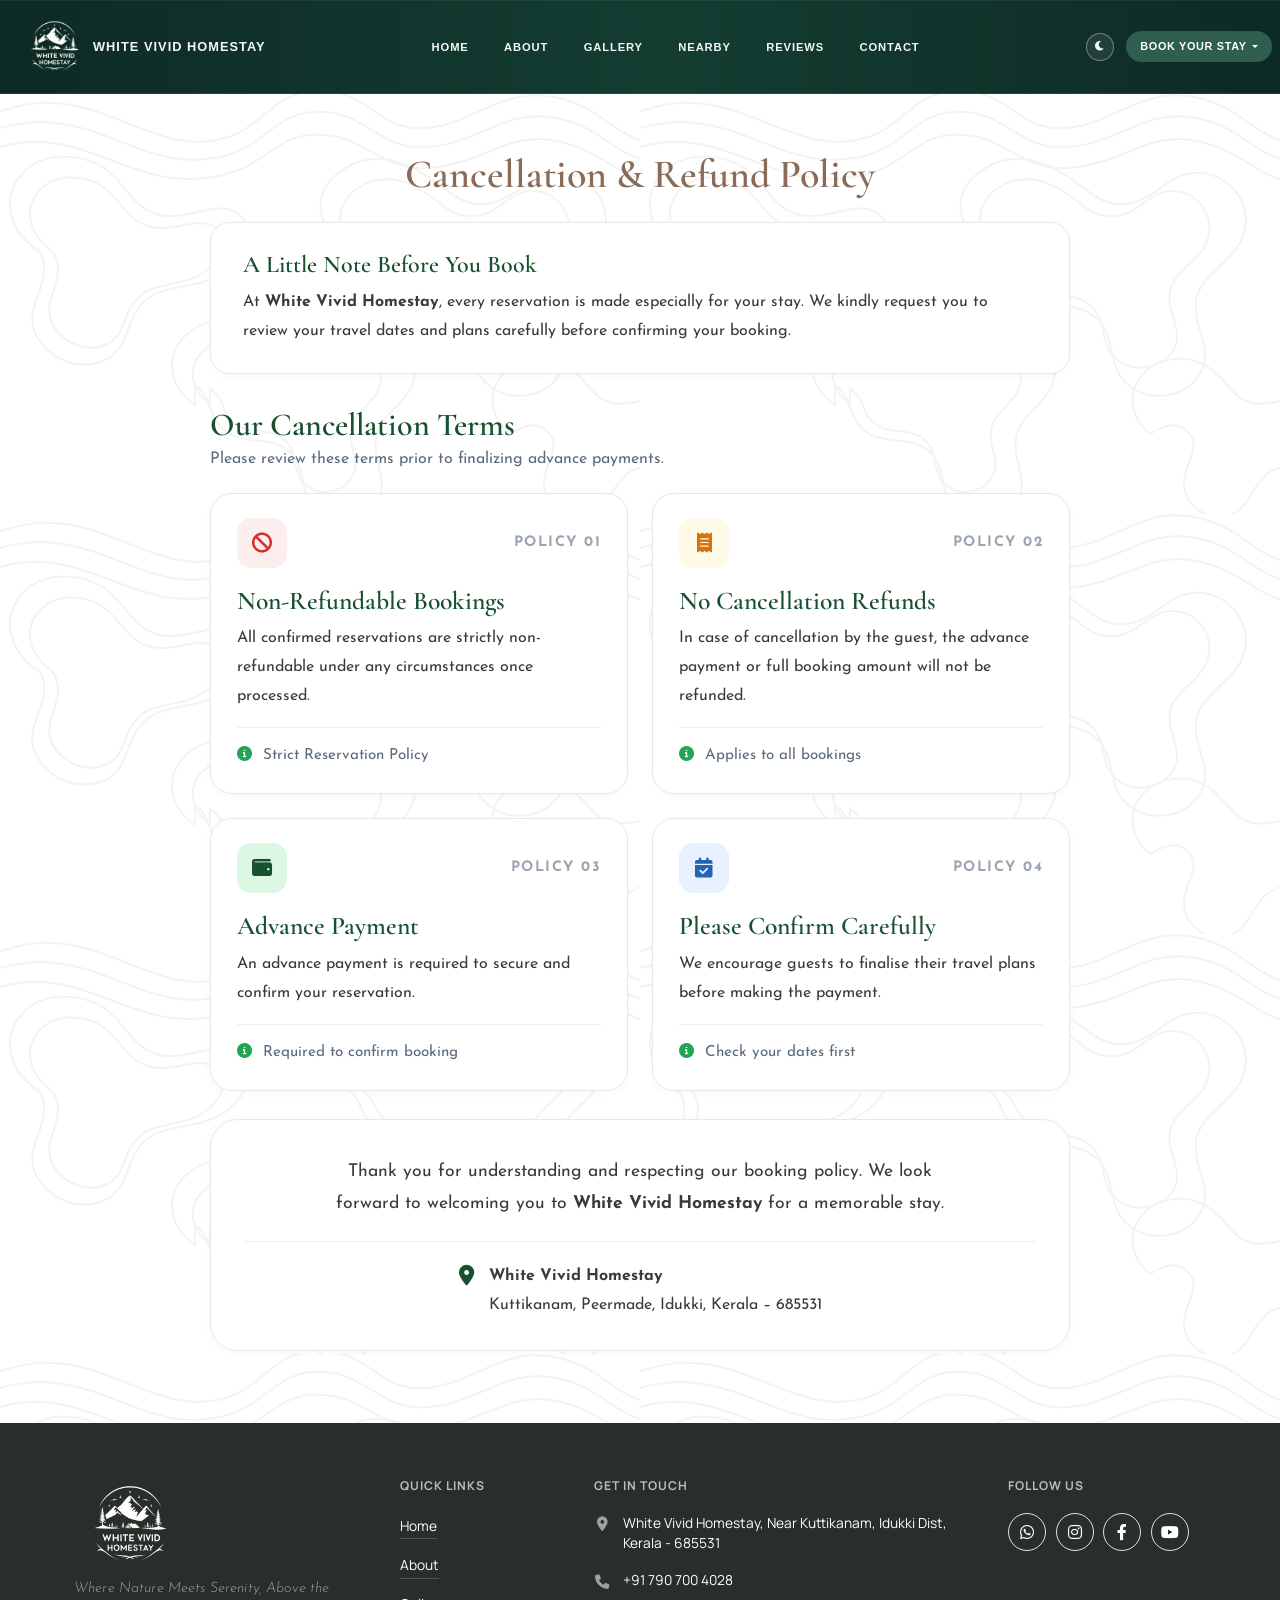
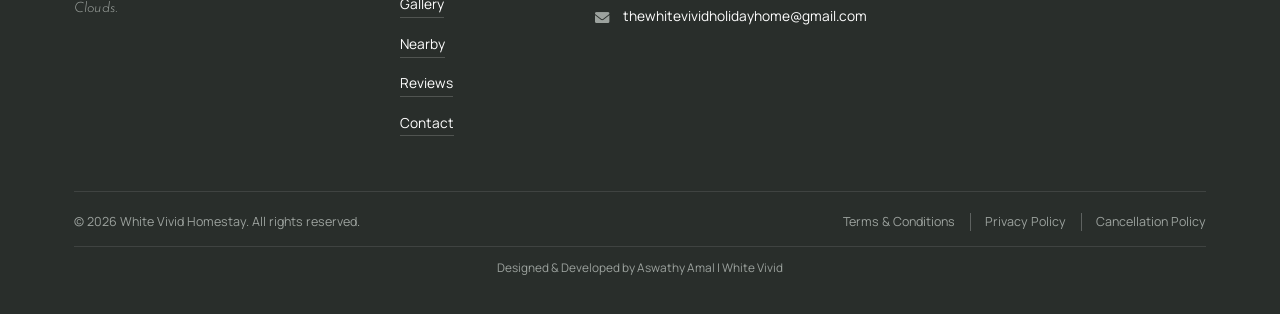
==== commit 5f56ce27: "Change greeting from 'Hello' to 'Goodbye'" ====
--- a/cancellation.html
+++ b/cancellation.html
@@ -13,7 +13,9 @@
   <link rel="stylesheet" href="static/css/style.css" />
   <style>
     .terms-page {
-      background: #f5f5f0;
+      background-color: #fff;
+      background-image: url("static/images/gallery-contour.svg");
+      background-repeat: repeat;
       padding: 56px 16px 72px;
     }
 
@@ -395,10 +397,8 @@
           <i class="fas fa-moon" aria-hidden="true"></i>
         </button>
         <div class="dropdown phone-dropdown">
-          <button class="topbar-phone dropdown-toggle" type="button" data-bs-toggle="dropdown" aria-expanded="false">
-            <i class="fas fa-phone"></i> +91 7907004028
-          </button>
-          <ul class="dropdown-menu phone-dropdown-menu">
+          <button class="btn-book-stay dropdown-toggle" type="button" data-bs-toggle="dropdown" aria-expanded="false">BOOK YOUR STAY</button>
+          <ul class="dropdown-menu dropdown-menu-end phone-dropdown-menu">
             <li>
               <a class="dropdown-item phone-option" href="tel:+917907004028">
                 <i class="fas fa-phone"></i> Call Now
@@ -409,9 +409,13 @@
                 <i class="fab fa-whatsapp"></i> WhatsApp
               </a>
             </li>
+            <li>
+              <a class="dropdown-item phone-option" href="index.html#Contact">
+                <i class="far fa-envelope"></i> Enquiry Form
+              </a>
+            </li>
           </ul>
         </div>
-        <a class="btn-book-stay" href="index.html#Contact">BOOK YOUR STAY</a>
       </div>
     </div>
   </div>
--- a/static/css/style.css
+++ b/static/css/style.css
@@ -1,3 +1,4 @@
+@import url('https://fonts.googleapis.com/css2?family=Pacifico&display=swap');
 @import url('https://fonts.googleapis.com/css2?family=Manrope:wght@300;400;500;600;700&display=swap');
 @import url('https://fonts.googleapis.com/css2?family=Playfair+Display:wght@400;500;600;700&display=swap');
 @import url('https://fonts.googleapis.com/css2?family=Cormorant+Garamond:wght@400;500;600;700&display=swap');
@@ -180,19 +181,27 @@
   letter-spacing: 0.08em;
   text-transform: uppercase;
   line-height: 1.1;
-  transition: color 0.2s ease;
+  display: inline-block;
+  padding: 0.45em 0.65em;
+  border-radius: 4px;
+  transition: color 0.2s ease, background-color 0.2s ease;
 }
 
 .topbar.scrolled .topbar-nav-menu li a {
   color: #0f2f21;
 }
 
-.topbar-nav-menu li a:hover {
+.topbar-nav-menu li a:hover,
+.topbar-nav-menu li a:focus-visible,
+.topbar-nav-menu li a:active {
   color: #ffffff;
-}
-
-.topbar.scrolled .topbar-nav-menu li a:hover {
-  color: #163f2d;
+  background-color: #8b5e3c;
+}
+
+.topbar.scrolled .topbar-nav-menu li a:hover,
+.topbar.scrolled .topbar-nav-menu li a:focus-visible,
+.topbar.scrolled .topbar-nav-menu li a:active {
+  color: #ffffff;
 }
 
 .topbar-item {
@@ -229,8 +238,8 @@
 }
 
 .topbar-brand img {
-  width: 90px;
-  height: 90px;
+  width: 93px;
+  height: 93px;
   object-fit: contain;
   background-color: transparent;
   border-radius: 50%;
@@ -240,11 +249,14 @@
 }
 
 .topbar-brand span {
-  font-family: Pacifico, cursive;
+  font-family: 'Segoe UI', Tahoma, Geneva, Verdana, sans-serif;
   font-size: 0.8rem;
+  text-transform: uppercase;
+  letter-spacing: 0.08em;
+  margin-left: -0.9rem;
   line-height: 1.05;
   color: #f4f8f4;
-  font-weight: 600;
+  font-weight: 700;
   text-align: left;
   white-space: nowrap;
   transition: color 0.25s ease;
@@ -269,8 +281,8 @@
 }
 
 .theme-toggle-btn {
-  width: 42px;
-  height: 42px;
+  width: 28px;
+  height: 28px;
   border: 1px solid rgba(255, 255, 255, 0.35);
   background: rgba(255, 255, 255, 0.08);
   color: #f4f8f4;
@@ -288,7 +300,7 @@
 }
 
 .theme-toggle-btn i {
-  font-size: 0.92rem;
+  font-size: 0.68rem;
 }
 
 .topbar.scrolled .theme-toggle-btn {
@@ -374,15 +386,22 @@
   justify-content: center;
   background: var(--forest-700);
   color: #fff;
-  font-size: 0.75rem;
+  font-size: 0.68rem;
   font-weight: 700;
-  letter-spacing: 0.08em;
-  padding: 10px 20px;
+  letter-spacing: 0.06em;
+  padding: 7px 14px;
   border: none;
   border-radius: 999px;
   text-decoration: none;
   white-space: nowrap;
+  cursor: pointer;
+  font-family: inherit;
   transition: background 0.25s;
+}
+
+.btn-book-stay.dropdown-toggle::after {
+  margin-left: 0.5em;
+  vertical-align: 0.1em;
 }
 
 .topbar.scrolled .btn-book-stay {
@@ -460,10 +479,9 @@
 
 @media (max-width: 768px) {
   .topbar-left { display: none; }
-  .topbar-brand span { font-size: 0.9rem; }
+  .topbar-brand span { font-size: 0.78rem; }
   .topbar-phone { font-size: 0.7rem; }
-  .btn-book-stay { font-size: 0.68rem; padding: 8px 12px; }
-  body { padding-top: 110px; }
+  .btn-book-stay { font-size: 0.62rem; padding: 6px 10px; }
   .main-navbar { top: 62px; }
 
   .navbar-toggler-custom { display: block; }
@@ -772,14 +790,22 @@
   transform-style: preserve-3d;
 }
 
-.flip-card:hover,
 .flip-card.flip {
   transform: scale(1.03);
 }
 
-.flip-card:hover .flip-card-inner,
 .flip-card.flip .flip-card-inner {
   transform: rotateY(180deg) scale(1.01);
+}
+
+@media (hover: hover) and (pointer: fine) {
+  .flip-card:hover {
+    transform: scale(1.03);
+  }
+
+  .flip-card:hover .flip-card-inner {
+    transform: rotateY(180deg) scale(1.01);
+  }
 }
 
 .flip-card-front,
@@ -828,11 +854,16 @@
   transition: transform 0.75s ease;
 }
 
-.flip-card:hover .flip-card-front img,
 .flip-card.flip .flip-card-front img,
-.flip-card:hover .flip-card-back.image-back img,
 .flip-card.flip .flip-card-back.image-back img {
   transform: scale(1.06);
+}
+
+@media (hover: hover) and (pointer: fine) {
+  .flip-card:hover .flip-card-front img,
+  .flip-card:hover .flip-card-back.image-back img {
+    transform: scale(1.06);
+  }
 }
 
 .flip-card-back h5 {
@@ -842,6 +873,25 @@
 @media (max-width: 768px) {
   .gallery-featured .flip-card {
     height: 260px;
+  }
+
+  .flip-card-inner {
+    animation: none;
+  }
+
+  .flip-card.flip {
+    transform: none;
+  }
+
+  .flip-card.flip .flip-card-front img,
+  .flip-card.flip .flip-card-back.image-back img {
+    transform: none;
+  }
+}
+
+@media (prefers-reduced-motion: reduce) {
+  .flip-card-inner {
+    animation: none;
   }
 }
 
@@ -1085,9 +1135,14 @@
   transition: transform 0.65s cubic-bezier(0.25, 0.8, 0.25, 1);
 }
 
-.comfort-item:hover .comfort-flip-inner,
 .comfort-item.flip .comfort-flip-inner {
   transform: rotateY(180deg);
+}
+
+@media (hover: hover) and (pointer: fine) {
+  .comfort-item:hover .comfort-flip-inner {
+    transform: rotateY(180deg);
+  }
 }
 
 .comfort-face {
@@ -1143,6 +1198,7 @@
 @media (prefers-reduced-motion: reduce) {
   .comfort-flip-inner {
     transition: none;
+    animation: none;
   }
 }
 
@@ -1278,6 +1334,23 @@
   .comforts-signoff {
     grid-column: 1 / -1;
     margin-top: 0.2rem;
+  }
+}
+
+@media (max-width: 768px) {
+  .comfort-item .comfort-flip-inner {
+    animation: none;
+  }
+
+  .comfort-item.flip .comfort-flip-inner {
+    animation: none;
+    transform: rotateY(180deg);
+  }
+}
+
+@media (prefers-reduced-motion: reduce) {
+  .comforts-grid .comfort-item .comfort-flip-inner {
+    animation: none;
   }
 }
 
@@ -1906,7 +1979,7 @@
   grid-template-columns: 1fr 1fr;
   align-items: center;
   gap: 2.5rem;
-  background: #f5f5f0;
+  background: transparent;
   padding: 1.2rem 0 2.5rem;
   margin: 0 0 1.8rem;
 }
@@ -2268,10 +2341,14 @@
 .location-text {
   max-width: 640px;
   margin: 0 auto 2.5rem;
-  color: #4a443c;
-  font-family: 'Cormorant Garamond', Georgia, serif;
-  font-size: 1.15rem;
-  line-height: 1.5;
+  color: var(--text-dark);
+  font-family: 'Josefin Sans', 'Segoe UI', sans-serif;
+  font-size: clamp(1rem, 1.3vw, 1.5rem);
+  font-style: normal;
+  font-weight: 300;
+  line-height: 1.35;
+  letter-spacing: 0.01em;
+  text-align: center;
 }
 
 .location-map {
@@ -2354,6 +2431,11 @@
 .map-pin-place {
   margin: 12px 8px 0;
   background: #1a5c3a;
+}
+
+.map-pin-town {
+  margin: 12px 8px 0;
+  background: #8a6b35;
 }
 
 @media (max-width: 575px) {
@@ -2474,6 +2556,14 @@
   text-transform: uppercase;
   white-space: nowrap;
   line-height: 1.3;
+  transition: background-color 0.25s ease, color 0.25s ease, border-color 0.25s ease;
+}
+
+.room-tags span:hover,
+.room-tags span:active {
+  background: #8a6b58;
+  border-color: #8a6b58;
+  color: #ffffff;
 }
 
 .secondary-tags {
@@ -3336,10 +3426,14 @@
 
   .topbar-inner {
     display: flex;
-    flex-direction: column;
-    gap: 0.5rem;
+    flex-direction: row;
+    flex-wrap: wrap;
+    align-items: center;
+    justify-content: center;
+    gap: 0.3rem 0.2rem;
     width: 100%;
     min-width: 0;
+    position: relative;
   }
 
   .topbar-brand-block {
@@ -3349,17 +3443,32 @@
   }
 
   .topbar-nav-menu {
-    width: 100%;
+    width: auto;
     min-width: 0;
-    column-gap: 0.9rem;
+    flex: 0 1 auto;
+    flex-wrap: nowrap;
+    column-gap: 0;
+  }
+
+  .topbar-nav-menu li a {
+    font-size: clamp(0.46rem, 2.1vw, 0.6rem);
+    letter-spacing: 0.02em;
+    padding: 0.45em 0.28em;
+    white-space: nowrap;
   }
 
   .topbar-right {
-    justify-content: center;
-    width: 100%;
-    min-width: 0;
-    flex-wrap: wrap;
-    gap: 0.5rem;
+    display: contents;
+  }
+
+  .topbar-right .theme-toggle-btn {
+    position: absolute;
+    top: 4px;
+    right: 8px;
+  }
+
+  .topbar-right .phone-dropdown {
+    flex: 0 0 auto;
   }
 
   .topbar-left,
@@ -3384,8 +3493,13 @@
   }
 
   .btn-book-stay {
-    font-size: 0.64rem;
-    padding: 8px 12px;
+    font-size: 0.5rem;
+    padding: 5px 7px;
+    letter-spacing: 0.02em;
+  }
+
+  .btn-book-stay.dropdown-toggle::after {
+    margin-left: 0.3em;
   }
 
   .main-navbar {
@@ -3710,6 +3824,62 @@
   background: #000000;
   color: #e6e6e6;
   position: relative;
+}
+
+body.dark-theme .about-kicker-text,
+body.dark-theme .about-inline-tagline,
+body.dark-theme #About .about-text-step-4 strong,
+body.dark-theme .home-intro-divider,
+body.dark-theme .inside-header h2,
+body.dark-theme .gallery-pricing-kicker,
+body.dark-theme .experiences-kicker,
+body.dark-theme .dest-heading,
+body.dark-theme .testimonials-heading,
+body.dark-theme .comforts-kicker {
+  color: #d6b56a !important;
+}
+
+body.dark-theme .testimonials-header {
+  background: #000000 !important;
+}
+
+body.dark-theme .testimonials-subheading {
+  color: #d6b56a !important;
+}
+
+body.dark-theme .testimonials-subheading-small {
+  color: #ffffff !important;
+}
+
+body.dark-theme .reviews-score-label {
+  color: #d6b56a !important;
+}
+
+body.dark-theme .home-intro-btn {
+  color: #d6b56a !important;
+  border-color: #d6b56a;
+}
+
+body.dark-theme .home-intro-btn:hover {
+  background: #d6b56a;
+  color: #000000 !important;
+}
+
+body.dark-theme .dest-explore-more,
+body.dark-theme .dest-explore-more:hover {
+  color: #d6b56a !important;
+}
+
+body.dark-theme .dest-meta,
+body.dark-theme .dest-meta a,
+body.dark-theme .dest-meta a:hover,
+body.dark-theme .dest-meta a:focus-visible,
+body.dark-theme .dest-meta i {
+  color: #d6b56a !important;
+}
+
+body.dark-theme .dest-desc {
+  color: #d6b56a !important;
 }
 
 body.dark-theme::before {
@@ -3959,7 +4129,7 @@
   margin: 1.1rem 0 0;
   color: #9ca29e;
   font-family: 'Josefin Sans', 'Segoe UI', sans-serif;
-  font-size: clamp(1rem, 1.3vw, 1.5rem);
+  font-size: clamp(0.9rem, 1.1vw, 1.25rem);
   font-style: italic;
   font-weight: 300;
   line-height: 1.35;
@@ -3969,7 +4139,7 @@
 .wvf-col h5 {
   margin: 0 0 1.2rem;
   color: #b9bdba;
-  font-size: 0.82rem;
+  font-size: 0.76rem;
   font-weight: 700;
   letter-spacing: 0.08em;
 }
@@ -3990,7 +4160,7 @@
   padding-bottom: 2px;
   border-bottom: 1px solid rgba(255, 255, 255, 0.18);
   color: #fff;
-  font-size: 0.95rem;
+  font-size: 0.86rem;
   text-decoration: none;
 }
 
@@ -4004,7 +4174,7 @@
   gap: 0.8rem;
   margin-bottom: 1rem;
   color: #fff;
-  font-size: 0.95rem;
+  font-size: 0.86rem;
   line-height: 1.5;
 }
 
@@ -4061,7 +4231,7 @@
   padding-top: 1.3rem;
   border-top: 1px solid rgba(255, 255, 255, 0.1);
   color: #9ca29e;
-  font-size: 0.85rem;
+  font-size: 0.78rem;
 }
 
 .wvf-legal {
@@ -4088,6 +4258,15 @@
   color: #fff;
 }
 
+.wvf-credit {
+  margin: 0.9rem 0 0;
+  padding: 0.75rem 0;
+  border-top: 1px solid rgba(255, 255, 255, 0.1);
+  color: #9ca29e;
+  font-size: 0.74rem;
+  text-align: center;
+}
+
 @media (max-width: 991px) {
   .wvf-grid {
     grid-template-columns: 1fr 1fr;
@@ -4104,4 +4283,18 @@
     flex-direction: column;
     align-items: flex-start;
   }
-}
+
+  .wvf-legal {
+    flex-wrap: nowrap;
+    white-space: nowrap;
+  }
+
+  .wvf-legal a {
+    padding: 0 0.5rem;
+    font-size: clamp(0.62rem, 3vw, 0.78rem);
+  }
+
+  .wvf-legal a:first-child {
+    padding-left: 0;
+  }
+}
